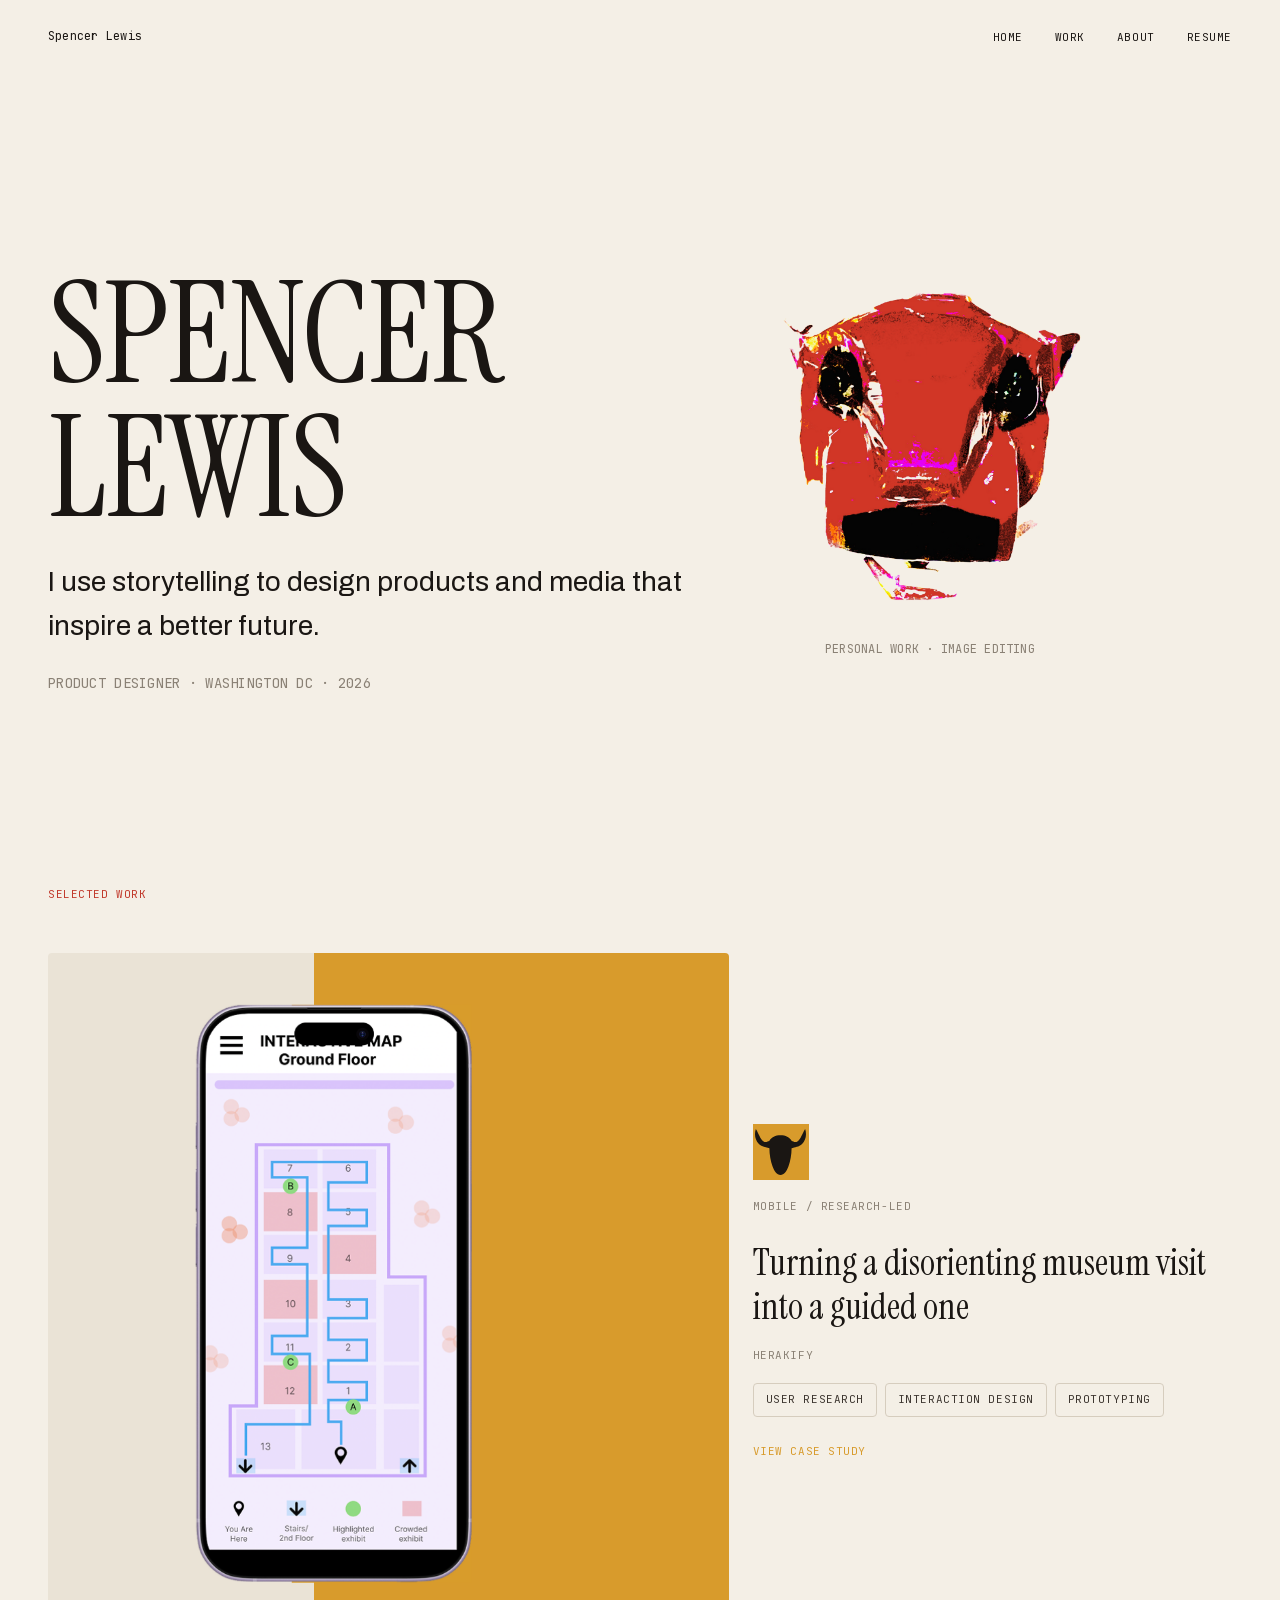
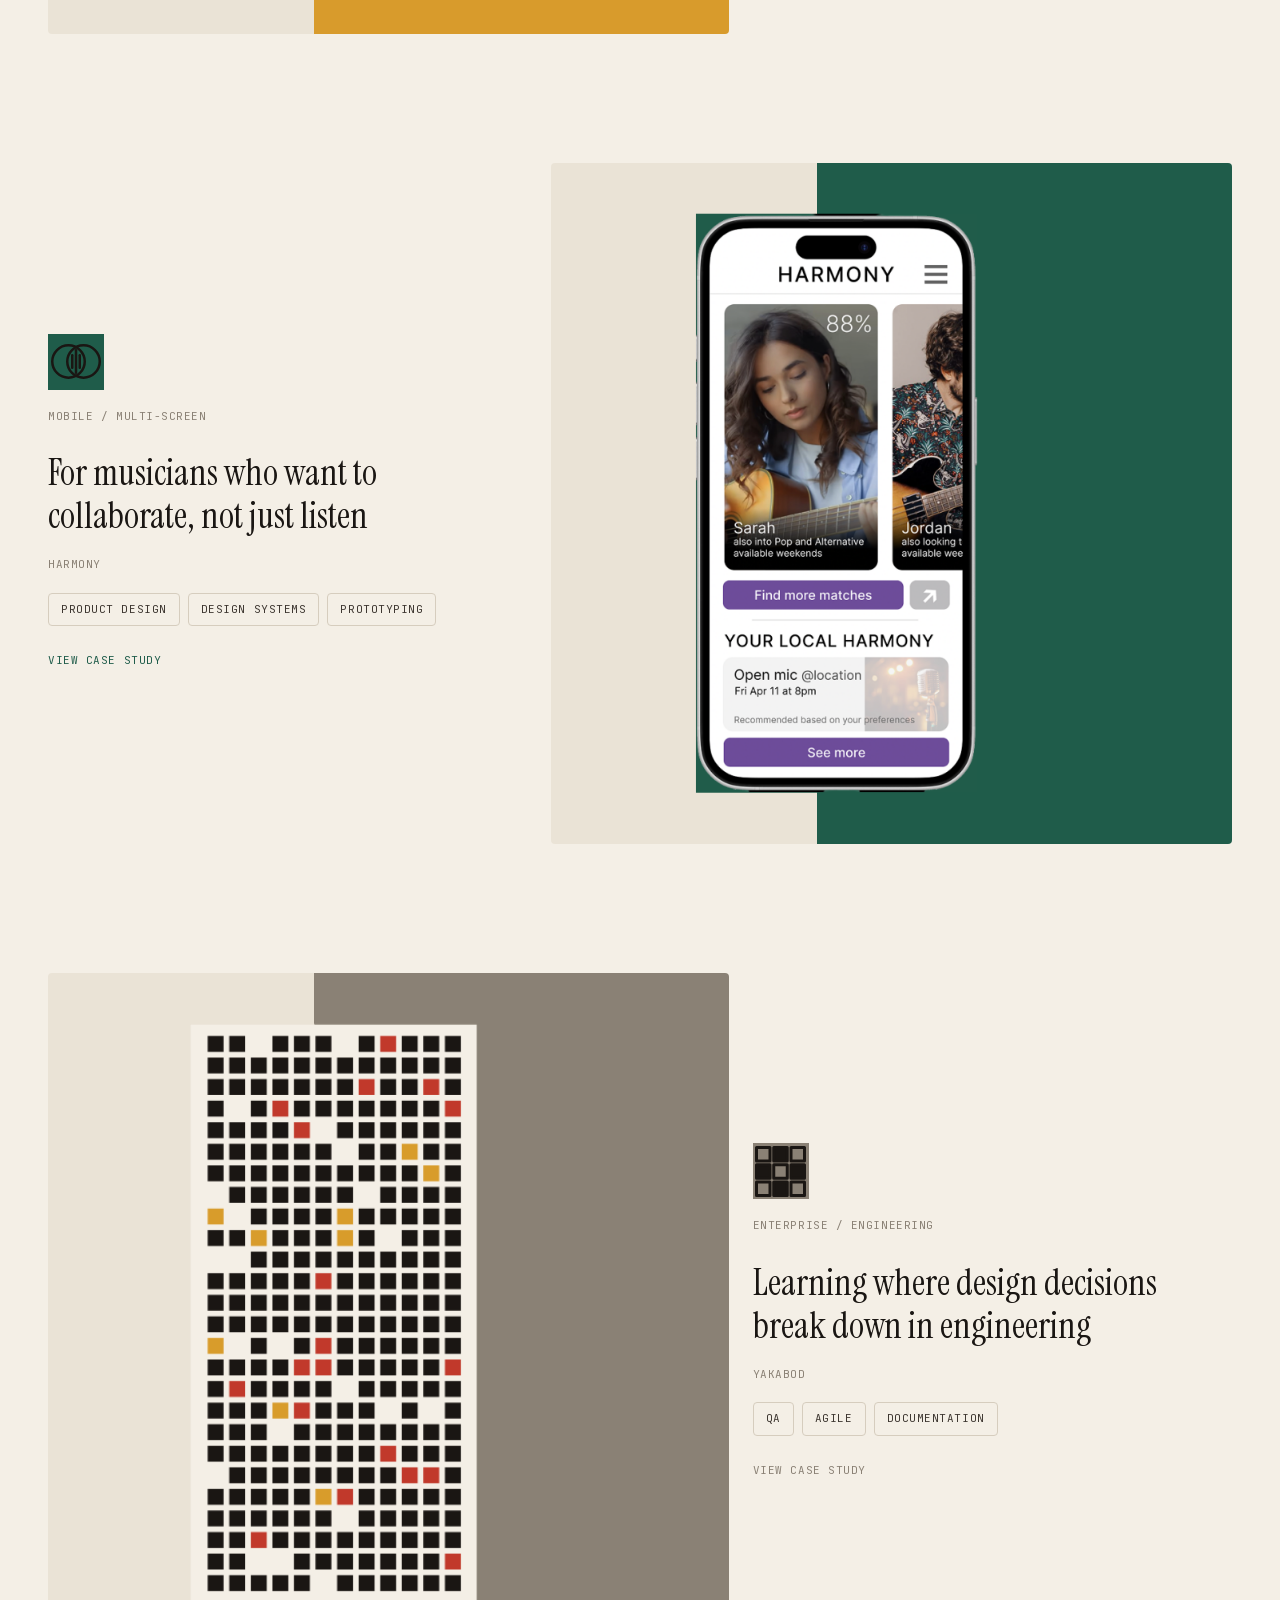
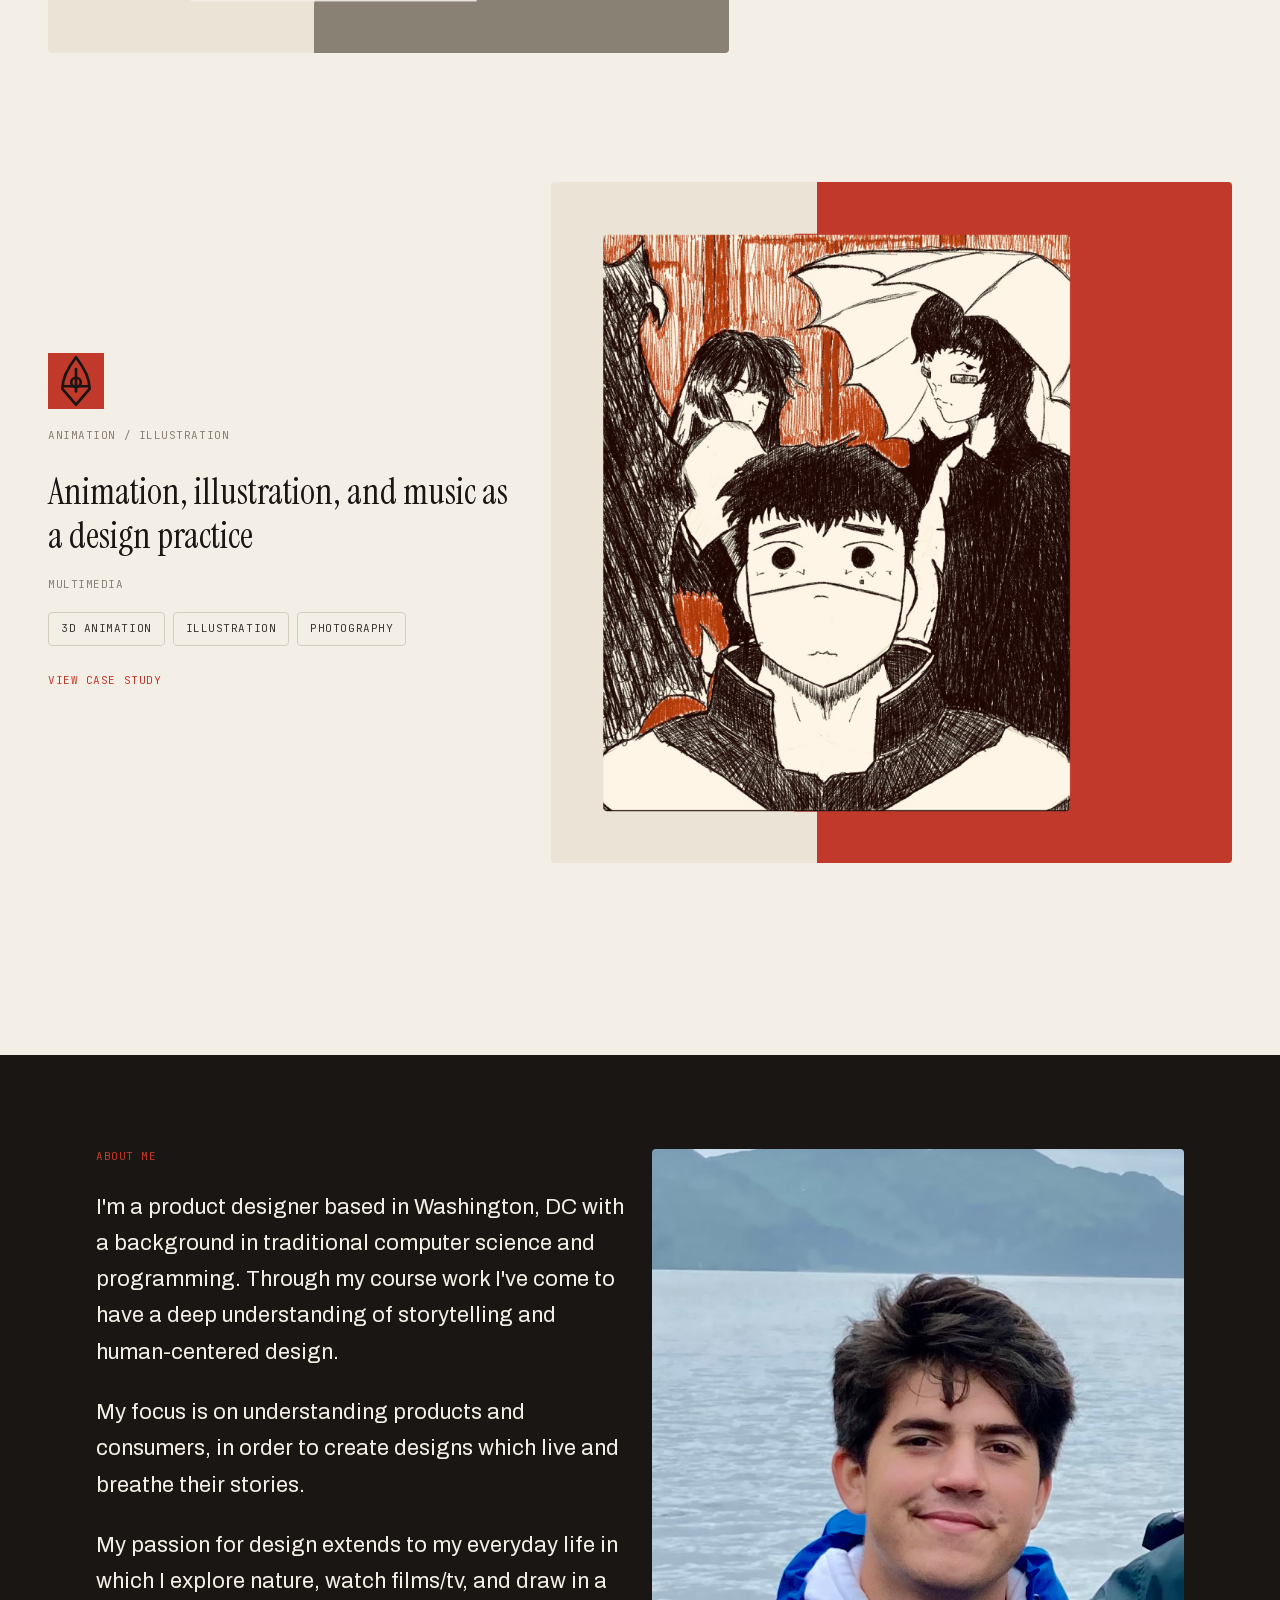
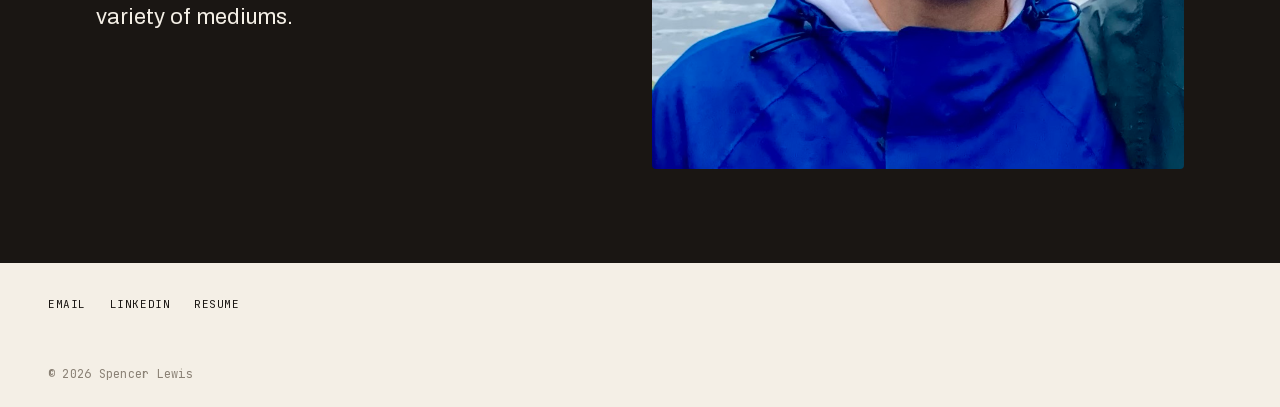
==== index.html @ e1cfd64c "Hero balance, larger type in hero/About, Multimedia portrait swap 1. Hero text/jaguar spacing:    - " ====
<!doctype html>
<html lang="en">
<head>
  <meta charset="UTF-8">
  <meta name="viewport" content="width=device-width, initial-scale=1.0">
  <title>Spencer Lewis — Product Designer</title>
  <link rel="preload" href="assets/fonts/instrument-serif-latin-400-normal.woff2" as="font" type="font/woff2" crossorigin>
  <link rel="preload" href="assets/fonts/archivo-latin-400-normal.woff2" as="font" type="font/woff2" crossorigin>
  <link rel="preload" href="assets/fonts/jetbrains-mono-latin-400-normal.woff2" as="font" type="font/woff2" crossorigin>
  <link rel="stylesheet" href="styles.css">
</head>
<body>
  <nav class="nav" aria-label="Primary">
    <div class="nav__inner">
      <a class="nav__logo meta" href="/">Spencer Lewis</a>
      <button class="nav__toggle" type="button" aria-expanded="false" aria-controls="nav-menu" aria-label="Open menu">
        <span class="nav__toggle-bar"></span>
        <span class="nav__toggle-bar"></span>
        <span class="nav__toggle-bar"></span>
      </button>
      <ul class="nav__links" id="nav-menu">
        <li><a class="label" href="/">Home</a></li>
        <li><a class="label" href="/#work">Work</a></li>
        <li><a class="label" href="/#about">About</a></li>
        <li><a class="label" href="resume.pdf" target="_blank" rel="noopener">Resume</a></li>
      </ul>
    </div>
  </nav>
  <main>
    <section class="hero grid">
      <div class="hero__intro">
        <h1 class="hero__name display-xl">Spencer Lewis</h1>
        <p class="hero__tagline body-l reading-column">I use storytelling to design products and media that inspire a better future.</p>
        <p class="hero__meta meta">Product Designer · Washington DC · 2026</p>
      </div>
      <div class="hero__image">
        <div class="hero__image-inner">
          <img src="assets/jaguar-vermillion-clean.png" alt="Illustrated jaguar head in vermillion" width="1200" height="1200">
          <p class="hero__caption meta">Personal Work · Image Editing</p>
        </div>
      </div>
    </section>

    <section id="work" class="work">
      <div class="grid">
        <h2 class="work__label label">Selected Work</h2>
      </div>

      <article class="project-band grid" style="--accent: var(--ochre)">
        <a class="project-band__link" href="/herakify" aria-label="View Herakify case study: Turning a disorienting museum visit into a guided one">
          <div class="project-band__field two-tone-field">
            <img src="assets/herakify-map.png" alt="Herakify wayfinding map interface on a phone screen" width="808" height="1690" loading="lazy">
          </div>
          <div class="project-band__content">
            <div class="project-mark">
              <img src="assets/mark-herakify.svg" alt="" width="41" height="37">
            </div>
            <p class="project-band__category label">Mobile / Research-Led</p>
            <h3 class="project-band__headline h2">Turning a disorienting museum visit into a guided one</h3>
            <p class="project-band__name label">Herakify</p>
            <ul class="project-band__chips">
              <li class="chip label">User Research</li>
              <li class="chip label">Interaction Design</li>
              <li class="chip label">Prototyping</li>
            </ul>
            <span class="project-band__cta label">View Case Study</span>
          </div>
        </a>
      </article>

      <article class="project-band project-band--reverse grid" style="--accent: var(--jade)">
        <a class="project-band__link" href="/harmony" aria-label="View Harmony case study: For musicians who want to collaborate, not just listen">
          <div class="project-band__field two-tone-field">
            <img src="assets/harmony-match.png" alt="Harmony musician matching interface on a phone screen" width="706" height="1448" loading="lazy">
          </div>
          <div class="project-band__content">
            <div class="project-mark">
              <img src="assets/mark-harmony.svg" alt="" width="40" height="28">
            </div>
            <p class="project-band__category label">Mobile / Multi-Screen</p>
            <h3 class="project-band__headline h2">For musicians who want to collaborate, not just listen</h3>
            <p class="project-band__name label">Harmony</p>
            <ul class="project-band__chips">
              <li class="chip label">Product Design</li>
              <li class="chip label">Design Systems</li>
              <li class="chip label">Prototyping</li>
            </ul>
            <span class="project-band__cta label">View Case Study</span>
          </div>
        </a>
      </article>

      <article class="project-band grid" style="--accent: var(--muted)">
        <a class="project-band__link" href="/yakabod" aria-label="View Yakabod case study: Learning where design decisions break down in engineering">
          <div class="project-band__field two-tone-field">
            <img src="assets/yak-hero.png" alt="Yakabod test coverage dashboard on a phone screen" width="598" height="1202" loading="lazy">
          </div>
          <div class="project-band__content">
            <div class="project-mark">
              <img src="assets/mark-yakabod.svg" alt="" width="34" height="34">
            </div>
            <p class="project-band__category label">Enterprise / Engineering</p>
            <h3 class="project-band__headline h2">Learning where design decisions break down in engineering</h3>
            <p class="project-band__name label">Yakabod</p>
            <ul class="project-band__chips">
              <li class="chip label">QA</li>
              <li class="chip label">Agile</li>
              <li class="chip label">Documentation</li>
            </ul>
            <span class="project-band__cta label">View Case Study</span>
          </div>
        </a>
      </article>

      <article class="project-band project-band--reverse grid" style="--accent: var(--vermillion)">
        <a class="project-band__link" href="/multimedia" aria-label="View Multimedia gallery: Animation, illustration, and music as a design practice">
          <div class="project-band__field two-tone-field">
            <img src="assets/multimedia-landingpage.png" alt="Ink illustration of three figures, one holding an umbrella" width="1939" height="2400" loading="lazy">
          </div>
          <div class="project-band__content">
            <div class="project-mark">
              <img src="assets/mark-multimedia.svg" alt="" width="22" height="38">
            </div>
            <p class="project-band__category label">Animation / Illustration</p>
            <h3 class="project-band__headline h2">Animation, illustration, and music as a design practice</h3>
            <p class="project-band__name label">Multimedia</p>
            <ul class="project-band__chips">
              <li class="chip label">3D Animation</li>
              <li class="chip label">Illustration</li>
              <li class="chip label">Photography</li>
            </ul>
            <span class="project-band__cta label">View Case Study</span>
          </div>
        </a>
      </article>
    </section>

    <section id="about" class="about">
      <div class="about__inner grid">
        <div class="about__image">
          <img src="assets/portrait.jpg" alt="Portrait of Spencer Lewis outdoors" width="856" height="998" loading="lazy">
        </div>
        <div class="about__content">
          <h2 class="about__label label">About Me</h2>
          <p class="about__paragraph body">I'm a product designer based in Washington, DC with a background in traditional computer science and programming. Through my course work I've come to have a deep understanding of storytelling and human-centered design.</p>
          <p class="about__paragraph body">My focus is on understanding products and consumers, in order to create designs which live and breathe their stories.</p>
          <p class="about__paragraph body">My passion for design extends to my everyday life in which I explore nature, watch films/tv, and draw in a variety of mediums.</p>
        </div>
      </div>
    </section>

    <footer class="footer">
      <div class="grid">
        <ul class="footer__links">
          <li><a class="label" href="mailto:spencerhlewis2003@gmail.com">Email</a></li>
          <li><a class="label" href="https://linkedin.com/in/spencerhlewis" target="_blank" rel="noopener">LinkedIn</a></li>
          <li><a class="label" href="resume.pdf" target="_blank" rel="noopener">Resume</a></li>
        </ul>
        <p class="footer__copyright meta">© 2026 Spencer Lewis</p>
      </div>
    </footer>
  </main>
  <script src="nav.js"></script>
</body>
</html>
---- styles.css ----
/* ---------------------------------------------------------------- */
/* Fonts (self-hosted)                                               */
/* ---------------------------------------------------------------- */

@font-face {
  font-family: "Instrument Serif";
  font-style: normal;
  font-weight: 400;
  font-display: swap;
  src: url("assets/fonts/instrument-serif-latin-400-normal.woff2") format("woff2");
}

@font-face {
  font-family: "Archivo";
  font-style: normal;
  font-weight: 400;
  font-display: swap;
  src: url("assets/fonts/archivo-latin-400-normal.woff2") format("woff2");
}

@font-face {
  font-family: "Archivo";
  font-style: normal;
  font-weight: 500;
  font-display: swap;
  src: url("assets/fonts/archivo-latin-500-normal.woff2") format("woff2");
}

@font-face {
  font-family: "JetBrains Mono";
  font-style: normal;
  font-weight: 400;
  font-display: swap;
  src: url("assets/fonts/jetbrains-mono-latin-400-normal.woff2") format("woff2");
}

/* ---------------------------------------------------------------- */
/* Design tokens                                                     */
/* ---------------------------------------------------------------- */

:root {
  /* colour */
  --bone:       #F4EFE6;  /* page background. NEVER substitute white */
  --bone-deep:  #EAE3D6;  /* image fields, secondary surfaces */
  --ink:        #1A1613;  /* body text, inverted section backgrounds */
  --ink-soft:   #3D3630;  /* secondary text */
  --muted:      #8A8175;  /* metadata, captions, Yakabod accent */
  --vermillion: #C1392B;  /* primary accent, Multimedia accent */
  --jade:       #1F5C4A;  /* Harmony accent */
  --ochre:      #D89B2C;  /* Herakify accent */
  --border:     #D6CDBE;  /* hairlines, dividers */

  /* spacing — 8px base */
  --space-2xs:  4px;
  --space-xs:   8px;
  --space-s:   16px;
  --space-m:   24px;
  --space-l:   48px;
  --space-xl:  96px;
  --space-xl2:129px;  /* measured project-band gap; the 96→192 step is too coarse here */
  --space-2xl:192px;

  /* radius */
  --radius-none: 0;
  --radius-sm:   4px;
}

/* ---------------------------------------------------------------- */
/* Reset                                                              */
/* ---------------------------------------------------------------- */

*,
*::before,
*::after {
  box-sizing: border-box;
}

body,
h1, h2, h3,
p,
ul,
figure {
  margin: 0;
}

ul {
  padding: 0;
  list-style: none;
}

a {
  color: inherit;
  text-decoration: none;
}

a:visited {
  color: inherit;
}

body {
  background: var(--bone);
  color: var(--ink);
  font-family: "Archivo", sans-serif;
  font-size: 16px;
  line-height: 1.65;
}

@media (min-width: 768px) {
  body {
    font-size: 17px;
  }
}

/* ---------------------------------------------------------------- */
/* Type scale                                                        */
/* ---------------------------------------------------------------- */

.display-xl {
  font-family: "Instrument Serif", serif;
  font-weight: 400;
  font-size: 56px;
  line-height: 0.95;
  letter-spacing: -0.01em;
}

.display-l {
  font-family: "Instrument Serif", serif;
  font-weight: 400;
  font-size: 40px;
  line-height: 1;
  letter-spacing: -0.01em;
}

.h1 {
  font-family: "Instrument Serif", serif;
  font-weight: 400;
  font-size: 32px;
  line-height: 1.1;
}

.h2 {
  font-family: "Instrument Serif", serif;
  font-weight: 400;
  font-size: 28px;
  line-height: 1.2;
}

.h3 {
  font-family: "Archivo", sans-serif;
  font-weight: 500;
  font-size: 19px;
  line-height: 1.3;
}

.body-l {
  font-family: "Archivo", sans-serif;
  font-weight: 400;
  font-size: 17px;
  line-height: 1.6;
}

.body {
  font-family: "Archivo", sans-serif;
  font-weight: 400;
  font-size: 16px;
  line-height: 1.65;
}

.body-s {
  font-family: "Archivo", sans-serif;
  font-weight: 400;
  font-size: 14px;
  line-height: 1.6;
}

.label {
  font-family: "JetBrains Mono", monospace;
  font-weight: 400;
  font-size: 11px;
  line-height: 1.4;
  letter-spacing: 0.05em;
  text-transform: uppercase;
}

.meta {
  font-family: "JetBrains Mono", monospace;
  font-weight: 400;
  font-size: 12px;
  line-height: 1.5;
  letter-spacing: 0.02em;
}

@media (min-width: 768px) {
  .display-xl { font-size: clamp(128px, 11vw, 156px); } /* exceeds build-spec's 120px intentionally — see CLAUDE.md */
  .display-l  { font-size: 80px; }
  .h1         { font-size: 56px; }
  .h2         { font-size: 36px; }
  .h3         { font-size: 22px; }
  .body-l     { font-size: 20px; }
  .body       { font-size: 17px; }
  .body-s     { font-size: 15px; }
}

/* Body copy max width — the "reading column" */
.reading-column {
  max-width: 640px;
}

/* ---------------------------------------------------------------- */
/* Grid                                                               */
/* ---------------------------------------------------------------- */

.grid {
  display: grid;
  width: 100%;
  margin-inline: auto;
  grid-template-columns: repeat(4, 1fr);
  gap: 16px;
  padding-inline: 24px;
}

@media (min-width: 768px) {
  .grid {
    grid-template-columns: repeat(8, 1fr);
    gap: 20px;
    padding-inline: 48px;
  }
}

@media (min-width: 1200px) {
  .grid {
    grid-template-columns: repeat(12, 1fr);
    gap: 24px;
    padding-inline: clamp(24px, 4vw, 48px);
    max-width: 1680px; /* intentionally wider than build-spec's 1240px column — see CLAUDE.md */
  }
}

/* ---------------------------------------------------------------- */
/* Nav                                                                */
/* ---------------------------------------------------------------- */

.nav {
  position: sticky;
  top: 0;
  z-index: 10;
  width: 100%;
  background: var(--bone);
  height: 72px;
}

.nav__inner {
  width: 100%;
  max-width: 1680px;
  height: 100%;
  margin-inline: auto;
  display: flex;
  justify-content: space-between;
  align-items: center;
  padding: 0 24px;
}

@media (min-width: 768px) {
  .nav__inner {
    padding: 0 48px;
  }
}

@media (min-width: 1200px) {
  .nav__inner {
    padding: 0 clamp(24px, 4vw, 48px);
  }
}

.nav__logo {
  white-space: nowrap;
}

.nav__links {
  display: flex;
  gap: 32px;
}

.nav a {
  position: relative;
}

.nav a::after {
  content: "";
  position: absolute;
  left: 0;
  bottom: -2px;
  width: 100%;
  height: 1px;
  background: currentColor;
  transform: scaleX(0);
  transform-origin: left;
  transition: transform 200ms ease-out;
}

.nav a:hover {
  color: var(--vermillion);
}

.nav a:hover::after {
  transform: scaleX(1);
}

.nav__toggle {
  display: none;
  width: 44px;
  height: 44px;
  align-items: center;
  justify-content: center;
  flex-direction: column;
  gap: 5px;
  background: none;
  border: none;
  padding: 0;
  margin: 0;
  cursor: pointer;
  flex-shrink: 0;
}

.nav__toggle-bar {
  display: block;
  width: 20px;
  height: 1.5px;
  background: var(--ink);
  transition: transform 200ms ease-out, opacity 200ms ease-out;
}

.nav__toggle.is-active .nav__toggle-bar:nth-child(1) {
  transform: translateY(6.5px) rotate(45deg);
}

.nav__toggle.is-active .nav__toggle-bar:nth-child(2) {
  opacity: 0;
}

.nav__toggle.is-active .nav__toggle-bar:nth-child(3) {
  transform: translateY(-6.5px) rotate(-45deg);
}

@media (max-width: 767.98px) {
  .nav__toggle {
    display: inline-flex;
  }

  .nav__links {
    position: absolute;
    top: 100%;
    left: 0;
    right: 0;
    flex-direction: column;
    gap: 0;
    background: var(--bone);
    border-top: 1px solid var(--border);
    max-height: 0;
    overflow: hidden;
    transition: max-height 250ms ease-out;
  }

  .nav__links.is-open {
    max-height: 320px;
  }

  .nav__links li {
    border-bottom: 1px solid var(--border);
  }

  .nav__links a {
    display: flex;
    align-items: center;
    min-height: 44px;
    padding: 0 24px;
  }

  .nav a::after {
    display: none;
  }
}

@media (prefers-reduced-motion: reduce) {
  .nav__links,
  .nav__toggle-bar {
    transition: none;
  }
}

/* ---------------------------------------------------------------- */
/* Hero                                                               */
/* ---------------------------------------------------------------- */

.hero {
  padding-block: var(--space-l) var(--space-2xl);
  row-gap: 28px; /* tightened for the stacked layout so text and jaguar read as one block */
}

.hero__intro {
  grid-column: 1 / -1;
}

.hero__name {
  color: var(--ink);
  text-transform: uppercase;
  max-width: 9ch;
}

.hero__tagline {
  margin-top: var(--space-m);
  font-size: 22px; /* larger than .body-l's 17px — see CLAUDE.md intentional divergences */
}

@media (min-width: 768px) {
  .hero__tagline {
    font-size: 28px;
  }
}

.hero__meta {
  margin-top: var(--space-m);
  color: var(--muted);
  text-transform: uppercase;
  font-size: 14px; /* larger than .meta's 12px, at the mono ≤14px ceiling — see CLAUDE.md */
}

.hero__image {
  grid-column: 1 / -1;
}

.hero__image img {
  display: block;
  width: 100%;
  height: auto;
}

.hero__caption {
  margin-top: var(--space-s);
  color: var(--muted);
  text-transform: uppercase;
}

@media (min-width: 1200px) {
  .hero {
    align-items: start;
    padding-block: 196px 193px; /* measured: nav→name gap, hero→"Selected Work" gap */
    /* capped tracks instead of 12-col fractions: at 1680px, 6/12-column spans leave a
       growing dead gap between text and jaguar since neither fills its fractional
       share. Capping intro/image and letting a trailing 1fr track absorb the extra
       width keeps the pair grouped together regardless of container width. */
    grid-template-columns: minmax(0, 680px) minmax(0, 420px) 1fr;
  }

  .hero__intro {
    grid-column: 1 / 2;
  }

  .hero__image {
    grid-column: 2 / 3;
    display: flex;
    justify-content: flex-start;
  }

  .hero__image-inner {
    display: flex;
    flex-direction: column;
    align-items: center;
    width: fit-content;
  }

  .hero__image img {
    width: auto;
    max-width: 100%;
    max-height: var(--hero-image-cap, 356px);
  }
}

/* ---------------------------------------------------------------- */
/* Selected Work                                                     */
/* ---------------------------------------------------------------- */

.work {
  padding-bottom: var(--space-2xl);
  scroll-margin-top: calc(72px + var(--space-m));
}

.work__label {
  grid-column: 1 / -1;
  color: var(--vermillion);
  margin-bottom: 51px; /* measured: label → first band */
}

/* ---------------------------------------------------------------- */
/* Two-tone image field                                              */
/* ---------------------------------------------------------------- */

.two-tone-field {
  position: relative;
  aspect-ratio: 1 / 1;
  border-radius: var(--radius-sm);
  overflow: hidden;
  background: linear-gradient(
    to right,
    var(--bone-deep) 0%,
    var(--bone-deep) 39%,
    var(--accent) 39%,
    var(--accent) 100%
  );
}

.two-tone-field img {
  position: absolute;
  top: 50%;
  left: 42%;
  height: 85%;
  width: auto;
  max-width: 90%;
  object-fit: contain;
  transform: translate(-50%, -50%);
  transition: transform 300ms ease-out;
}

/* ---------------------------------------------------------------- */
/* Project mark                                                      */
/* ---------------------------------------------------------------- */

.project-mark {
  width: 56px;
  height: 56px;
  background: var(--accent);
  display: flex;
  align-items: center;
  justify-content: center;
  flex-shrink: 0;
}

.project-mark img {
  width: auto;
  height: auto;
  max-width: 50.4px; /* 90% of the 56px square, sized by the glyph's larger dimension */
  max-height: 50.4px;
}

/* ---------------------------------------------------------------- */
/* Skill chip                                                        */
/* ---------------------------------------------------------------- */

.chip {
  display: inline-block;
  border: 1px solid var(--border);
  border-radius: var(--radius-sm);
  padding: 8px 12px;
  color: var(--ink-soft);
}

/* ---------------------------------------------------------------- */
/* Project band                                                      */
/* ---------------------------------------------------------------- */

.project-band {
  row-gap: var(--space-m);
}

.project-band + .project-band {
  margin-top: var(--space-xl2); /* measured: gap between bands */
}

.project-band__link {
  display: contents;
  color: inherit;
}

.project-band__field {
  grid-column: 1 / -1;
}

.project-band__content {
  grid-column: 1 / -1;
}

.project-band__category {
  color: var(--muted);
  margin-top: 19px; /* measured: mark → category */
}

.project-band__headline {
  margin-top: 27px; /* measured: category → headline */
}

.project-band__name {
  color: var(--muted);
  margin-top: 20px; /* measured: headline → project name */
}

.project-band__chips {
  display: flex;
  flex-wrap: wrap;
  gap: var(--space-xs);
  margin-top: 20px; /* measured: project name → chips */
}

.project-band__cta {
  position: relative;
  display: inline-block;
  color: var(--accent);
  margin-top: 27px; /* measured: chips → link */
}

.project-band__cta::after {
  content: "";
  position: absolute;
  left: 0;
  bottom: -2px;
  width: 100%;
  height: 1px;
  background: currentColor;
  transform: scaleX(0);
  transform-origin: left;
  transition: transform 300ms ease-out;
}

.project-band__link:hover .project-band__cta::after {
  transform: scaleX(1);
}

.project-band__link:hover .two-tone-field img {
  transform: translate(-50%, -50%) scale(1.03);
}

@media (min-width: 768px) {
  .project-band__field,
  .project-band__content {
    grid-row: 1;
  }

  .project-band__field {
    grid-column: 1 / 6;
  }

  .project-band__content {
    grid-column: 6 / 9;
    align-self: center;
  }

  .project-band--reverse .project-band__field {
    grid-column: 4 / 9;
  }

  .project-band--reverse .project-band__content {
    grid-column: 1 / 4;
  }
}

@media (min-width: 1200px) {
  .project-band__field {
    grid-column: 1 / 8;
  }

  .project-band__content {
    grid-column: 8 / 13;
  }

  .project-band--reverse .project-band__field {
    grid-column: 6 / 13;
  }

  .project-band--reverse .project-band__content {
    grid-column: 1 / 6;
  }
}

@media (prefers-reduced-motion: reduce) {
  .two-tone-field img,
  .project-band__cta::after {
    transition: none;
  }
}

/* ---------------------------------------------------------------- */
/* About strip                                                       */
/* ---------------------------------------------------------------- */

.about {
  background: var(--ink);
  color: var(--bone);
  padding-block: 94px; /* measured: About strip internal top/bottom padding */
  padding-inline: var(--space-l);
}

.about__inner {
  display: grid;
  grid-template-columns: repeat(4, 1fr);
  gap: 16px;
  width: 100%;
  max-width: 1240px;
  margin-inline: auto;
}

.about__image {
  grid-column: 1 / -1;
}

.about__image img {
  display: block;
  width: 100%;
  height: auto;
  border-radius: var(--radius-sm);
}

.about__content {
  grid-column: 1 / -1;
  margin-top: var(--space-m);
}

.about__label {
  color: var(--vermillion);
}

.about__paragraph {
  margin-top: var(--space-m);
  max-width: 740px; /* wider than the 640px reading-column cap — see CLAUDE.md */
  font-size: 19px; /* larger than .body's 16px — see CLAUDE.md intentional divergences */
}

@media (min-width: 768px) {
  .about__inner {
    grid-template-columns: repeat(8, 1fr);
    gap: 20px;
  }
}

@media (min-width: 1200px) {
  .about__inner {
    grid-template-columns: repeat(12, 1fr);
    gap: 24px;
    align-items: start;
  }

  .about__image,
  .about__content {
    grid-row: 1;
  }

  .about__image {
    grid-column: 7 / 13;
  }

  .about__content {
    grid-column: 1 / 7;
    margin-top: 0;
  }

  .about__paragraph {
    font-size: 22px;
  }
}

/* ---------------------------------------------------------------- */
/* Footer                                                            */
/* ---------------------------------------------------------------- */

.footer {
  padding-block: 26px var(--space-m); /* measured: About strip → footer */
}

.footer__links {
  grid-column: 1 / -1;
  display: flex;
  flex-direction: column;
  gap: var(--space-xs);
}

.footer__copyright {
  grid-column: 1 / -1;
  margin-top: var(--space-m);
  color: var(--muted);
}

@media (min-width: 768px) {
  .footer__links {
    flex-direction: row;
    gap: var(--space-m);
  }
}
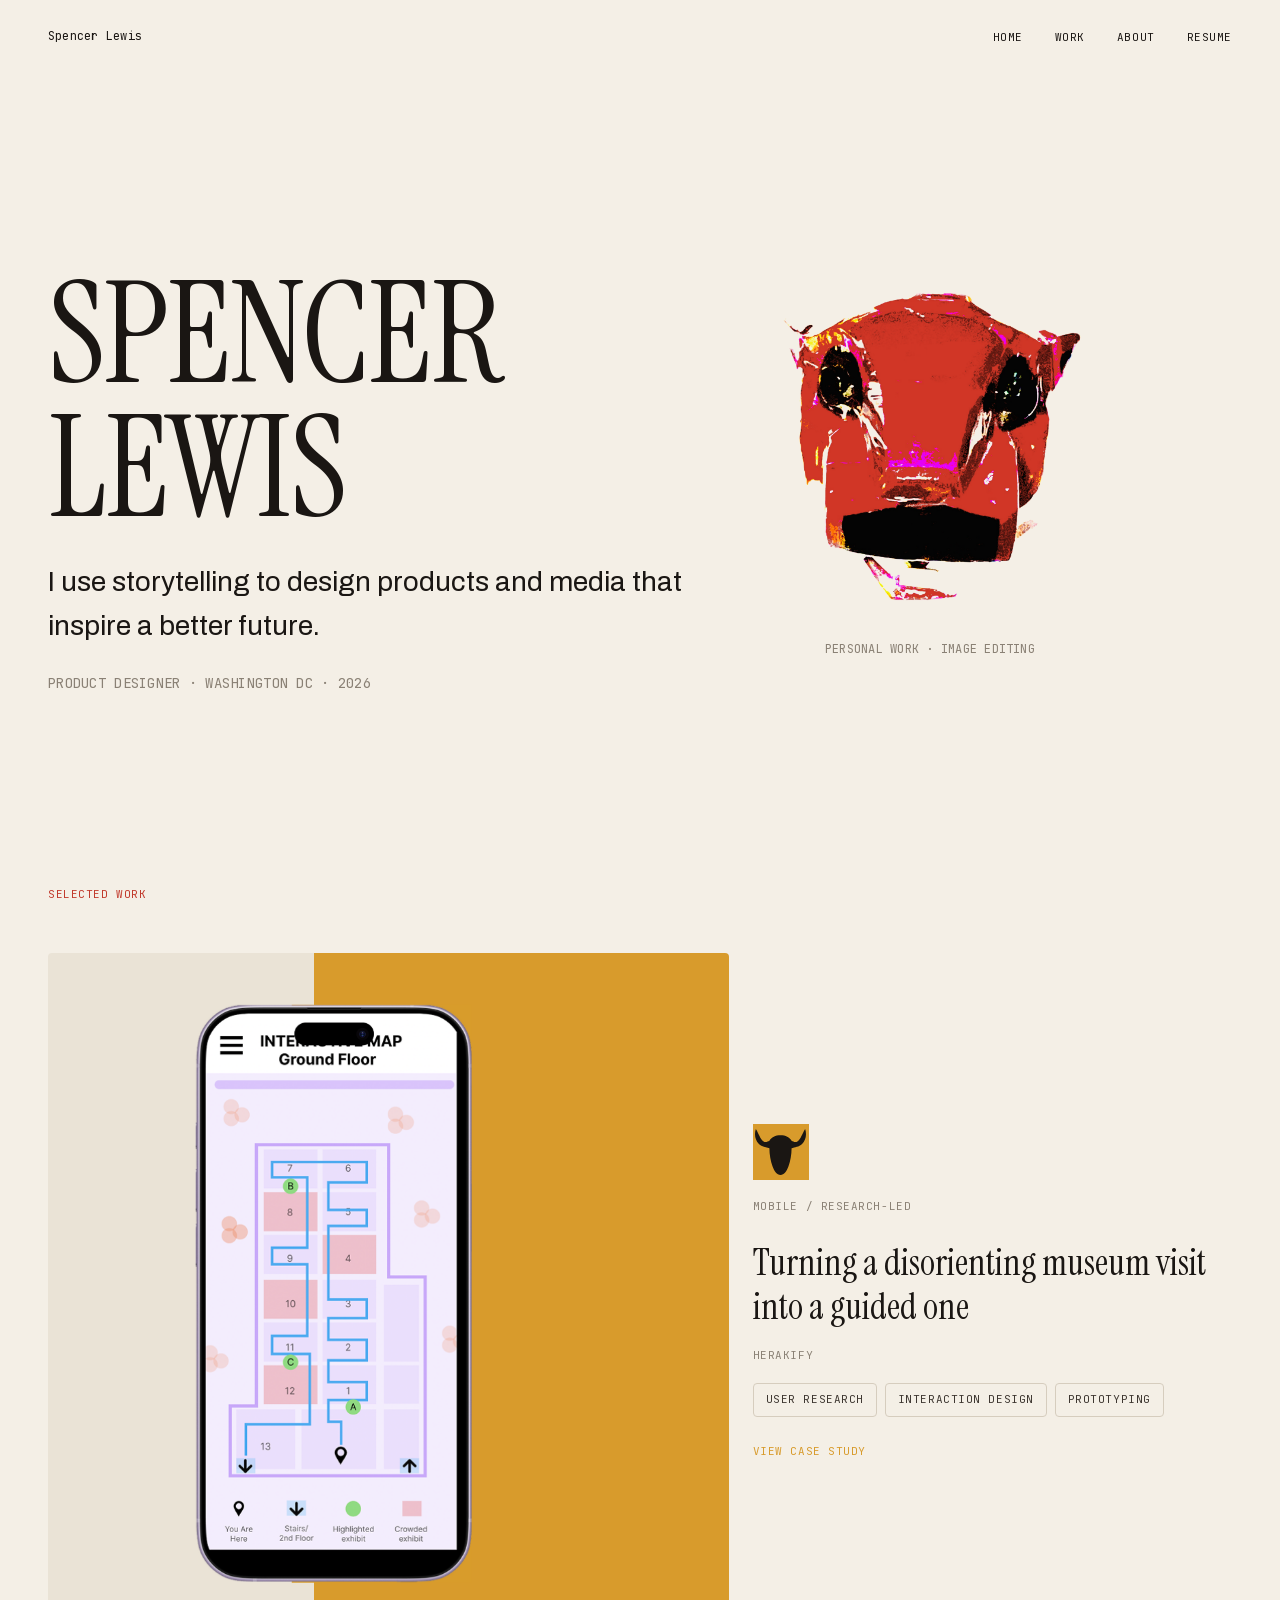
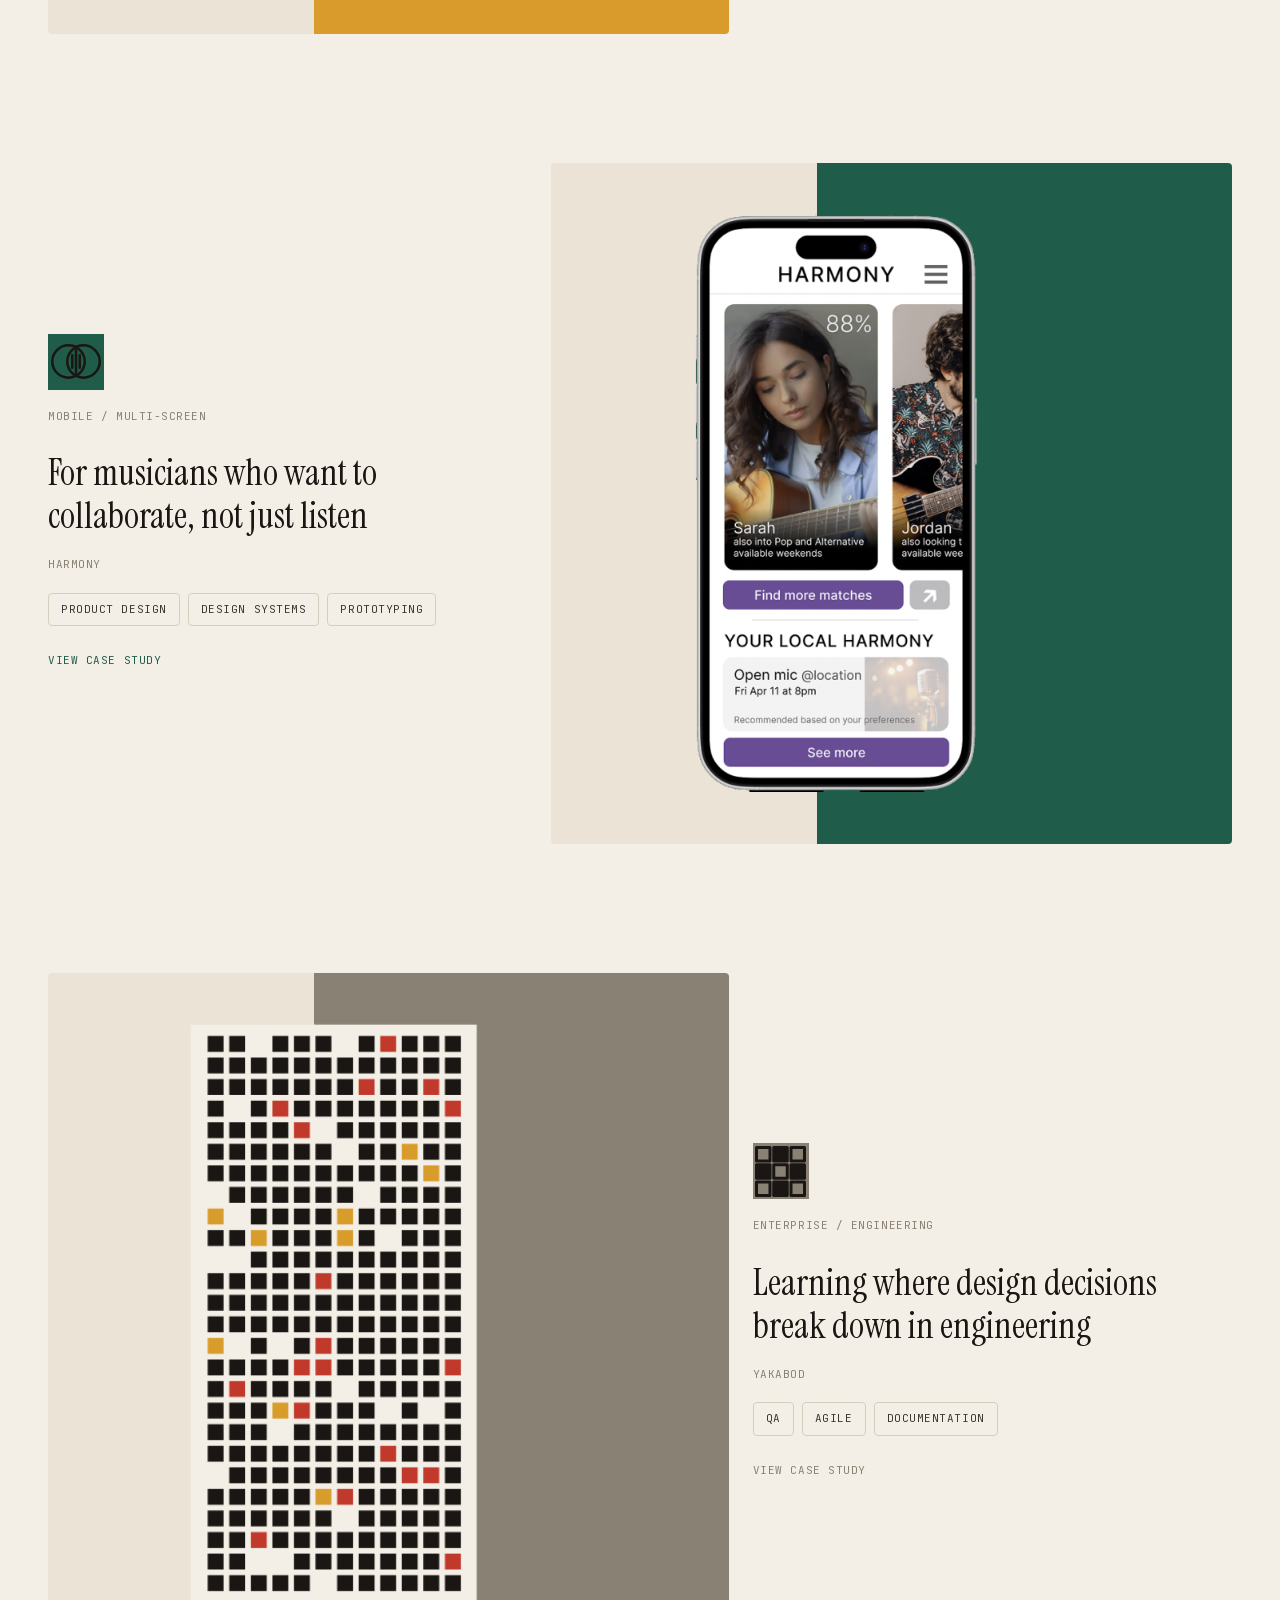
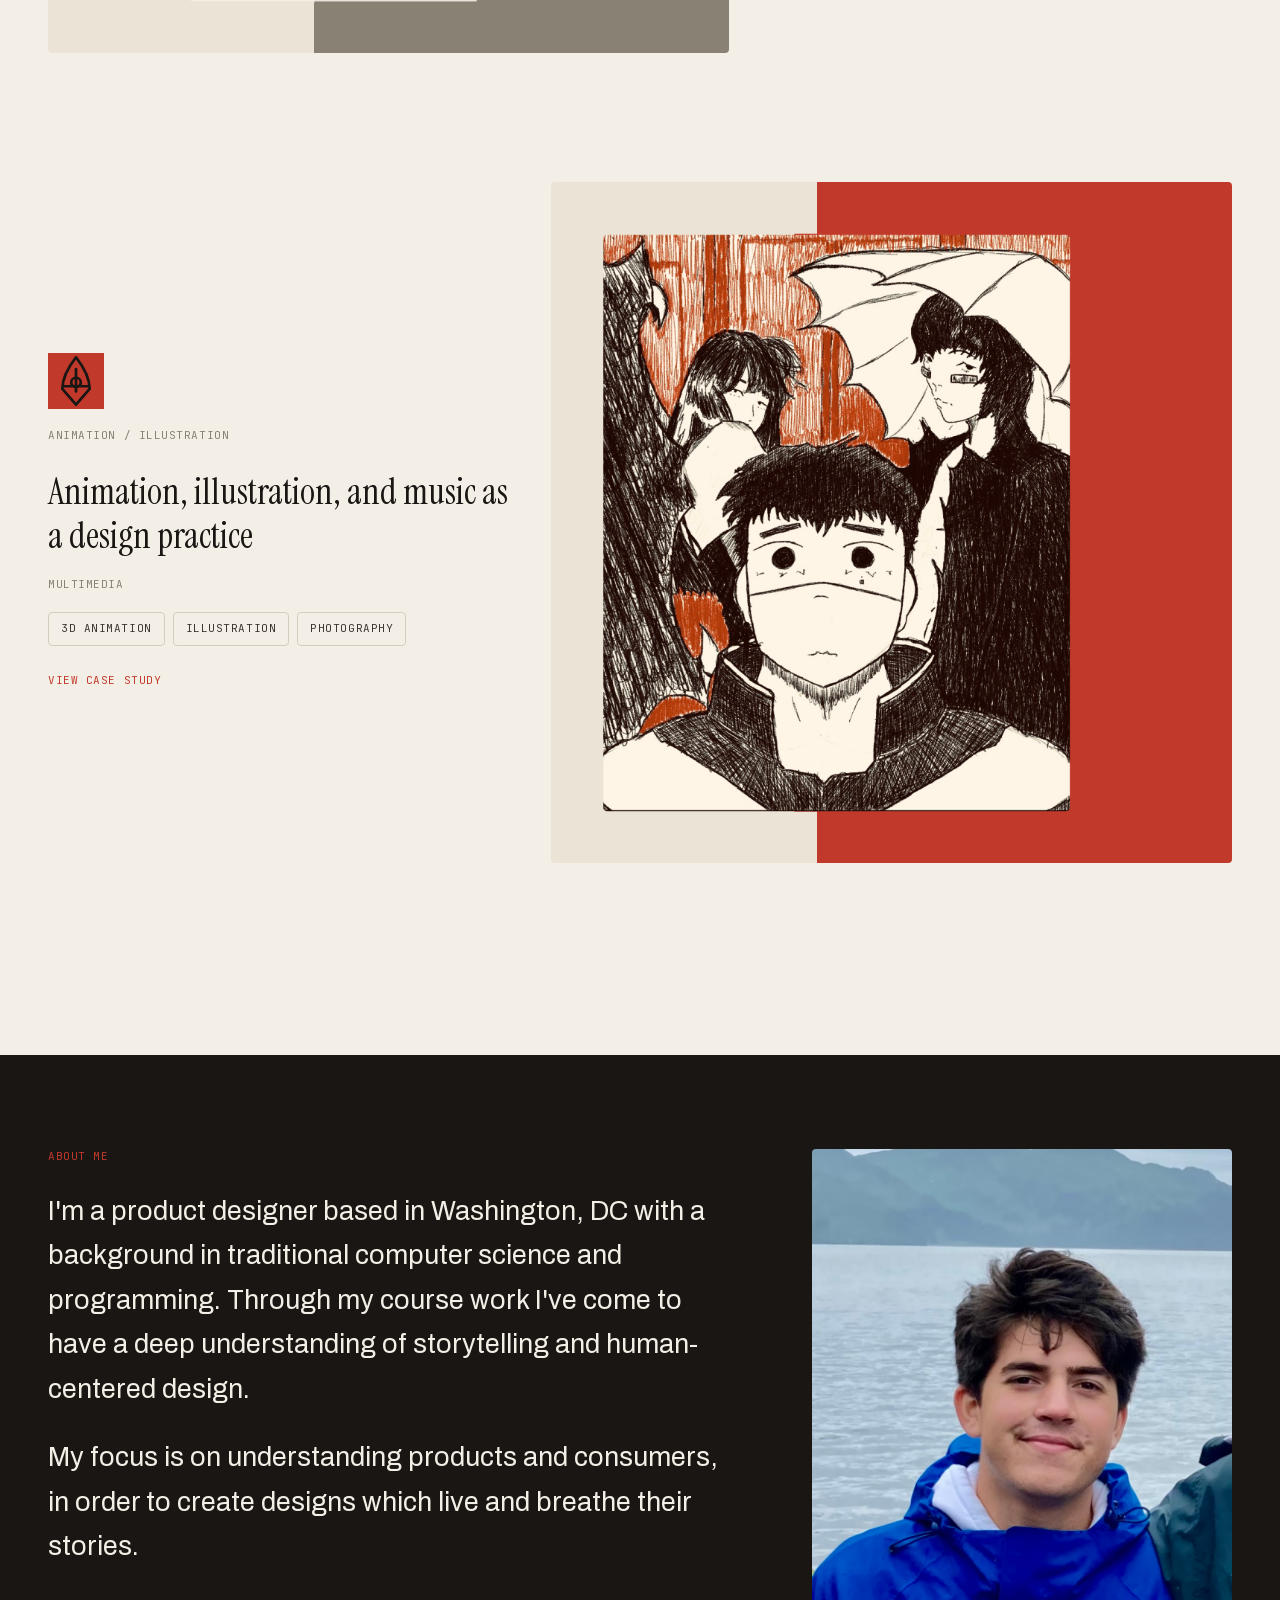
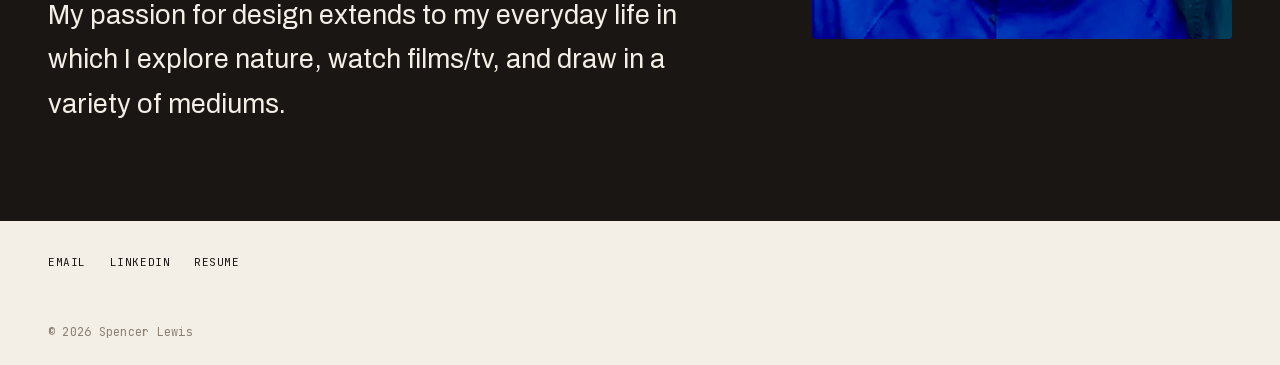
==== commit dced3a50: "About rework, Harmony asset fix, and the Herakify case study page PART A — About section Body copy p" ====
--- a/index.html
+++ b/index.html
@@ -136,7 +136,7 @@
     </section>
 
     <section id="about" class="about">
-      <div class="about__inner grid">
+      <div class="about__inner">
         <div class="about__image">
           <img src="assets/portrait.jpg" alt="Portrait of Spencer Lewis outdoors" width="856" height="998" loading="lazy">
         </div>
--- a/styles.css
+++ b/styles.css
@@ -685,7 +685,7 @@
   background: var(--ink);
   color: var(--bone);
   padding-block: 94px; /* measured: About strip internal top/bottom padding */
-  padding-inline: var(--space-l);
+  padding-inline: 24px;
 }
 
 .about__inner {
@@ -693,7 +693,7 @@
   grid-template-columns: repeat(4, 1fr);
   gap: 16px;
   width: 100%;
-  max-width: 1240px;
+  max-width: 1680px; /* widened to match the site container — see CLAUDE.md */
   margin-inline: auto;
 }
 
@@ -719,11 +719,15 @@
 
 .about__paragraph {
   margin-top: var(--space-m);
-  max-width: 740px; /* wider than the 640px reading-column cap — see CLAUDE.md */
-  font-size: 19px; /* larger than .body's 16px — see CLAUDE.md intentional divergences */
+  max-width: 800px; /* within the 760-820px target — see CLAUDE.md */
+  font-size: 21px; /* larger than .body's 16px — see CLAUDE.md intentional divergences */
 }
 
 @media (min-width: 768px) {
+  .about {
+    padding-inline: 48px;
+  }
+
   .about__inner {
     grid-template-columns: repeat(8, 1fr);
     gap: 20px;
@@ -731,9 +735,16 @@
 }
 
 @media (min-width: 1200px) {
+  .about {
+    padding-inline: clamp(24px, 4vw, 48px);
+  }
+
   .about__inner {
-    grid-template-columns: repeat(12, 1fr);
-    gap: 24px;
+    /* text hugs the left edge and widens into whatever's left; portrait is a
+       fixed-ish column hugging the right edge; 80px gap keeps them from
+       reading as a single merged block at this width */
+    grid-template-columns: minmax(0, 1fr) minmax(280px, 420px);
+    column-gap: 80px;
     align-items: start;
   }
 
@@ -743,16 +754,17 @@
   }
 
   .about__image {
-    grid-column: 7 / 13;
+    grid-column: 2 / 3;
   }
 
   .about__content {
-    grid-column: 1 / 7;
+    grid-column: 1 / 2;
     margin-top: 0;
+    max-width: 820px; /* cap so wider + bigger type doesn't overshoot comfortable line length */
   }
 
   .about__paragraph {
-    font-size: 22px;
+    font-size: 27px;
   }
 }
 
@@ -783,3 +795,398 @@
     gap: var(--space-m);
   }
 }
+
+/* ================================================================== */
+/* Case study template — reusable for Herakify / Harmony / Yakabod.    */
+/* Set --accent on <main class="case-study"> to reskin. No             */
+/* project-specific selectors below; content differs only via markup.  */
+/* ================================================================== */
+
+/* ---------------------------------------------------------------- */
+/* Scroll reveal (build-spec §4)                                     */
+/* ---------------------------------------------------------------- */
+
+.reveal {
+  opacity: 0;
+  transform: translateY(16px);
+  transition: opacity 600ms ease-out, transform 600ms ease-out;
+}
+
+.reveal.is-visible {
+  opacity: 1;
+  transform: none;
+}
+
+@media (prefers-reduced-motion: reduce) {
+  .reveal {
+    opacity: 1;
+    transform: none;
+    transition: none;
+  }
+}
+
+/* ---------------------------------------------------------------- */
+/* Case intro                                                        */
+/* ---------------------------------------------------------------- */
+
+.case-intro {
+  padding-block: 196px var(--space-xl); /* 196px matches the homepage's measured nav→content gap */
+  row-gap: var(--space-l);
+}
+
+.case-intro__content {
+  grid-column: 1 / -1;
+}
+
+.case-intro__back {
+  display: inline-block;
+  color: var(--muted);
+}
+
+.case-intro__category {
+  color: var(--muted);
+  margin-top: var(--space-l);
+}
+
+.case-intro__title {
+  margin-top: var(--space-s);
+  color: var(--ink);
+}
+
+.case-intro__description {
+  margin-top: var(--space-m);
+}
+
+.case-intro__field {
+  grid-column: 1 / -1;
+  margin-top: var(--space-l);
+}
+
+.two-tone-field--intro {
+  aspect-ratio: 1 / 1;
+}
+
+@media (min-width: 1200px) {
+  .case-intro {
+    align-items: start;
+  }
+
+  .case-intro__content,
+  .case-intro__field {
+    grid-row: 1;
+  }
+
+  .case-intro__content {
+    grid-column: 1 / 8;
+  }
+
+  .case-intro__field {
+    grid-column: 8 / 13;
+    margin-top: 0;
+  }
+
+  .two-tone-field--intro {
+    aspect-ratio: 4 / 5;
+  }
+}
+
+/* ---------------------------------------------------------------- */
+/* Details strip                                                     */
+/* ---------------------------------------------------------------- */
+
+.details-strip {
+  grid-template-columns: 1fr;
+  gap: 0;
+  border-top: 1px solid var(--border);
+  border-left: 1px solid var(--border);
+  margin-top: var(--space-l);
+}
+
+.details-strip__cell {
+  border-right: 1px solid var(--border);
+  border-bottom: 1px solid var(--border);
+  padding: var(--space-m);
+}
+
+.details-strip__label {
+  color: var(--muted);
+}
+
+.details-strip__value {
+  color: var(--ink);
+  margin-top: var(--space-2xs);
+}
+
+@media (min-width: 480px) {
+  .details-strip {
+    grid-template-columns: repeat(2, 1fr);
+  }
+}
+
+@media (min-width: 1200px) {
+  .details-strip {
+    grid-template-columns: repeat(4, 1fr);
+  }
+}
+
+/* ---------------------------------------------------------------- */
+/* Section marker                                                    */
+/* ---------------------------------------------------------------- */
+
+.section-marker {
+  color: var(--ink);
+}
+
+.section-marker__num {
+  color: var(--accent);
+}
+
+/* ---------------------------------------------------------------- */
+/* Content section (Challenge / Solution)                            */
+/* ---------------------------------------------------------------- */
+
+.content-section {
+  padding-top: var(--space-xl);
+  row-gap: var(--space-m);
+}
+
+.content-section__text {
+  grid-column: 1 / -1;
+}
+
+.content-section__heading {
+  margin-top: var(--space-xs);
+  color: var(--ink);
+}
+
+.content-section__body {
+  margin-top: var(--space-m);
+}
+
+.content-section__field {
+  grid-column: 1 / -1;
+  margin-top: var(--space-l);
+}
+
+.chip-list {
+  display: flex;
+  flex-wrap: wrap;
+  gap: var(--space-xs);
+  margin-top: var(--space-m);
+}
+
+@media (min-width: 1200px) {
+  .content-section {
+    align-items: start;
+  }
+
+  .content-section__text {
+    grid-column: 1 / 8;
+  }
+
+  .content-section__field {
+    grid-column: 8 / 13;
+    margin-top: 0;
+  }
+}
+
+/* ---------------------------------------------------------------- */
+/* Solution feature bands — full-bleed accent, edge to edge           */
+/* ---------------------------------------------------------------- */
+
+.feature-bands {
+  background: var(--accent);
+  margin-top: var(--space-xl);
+}
+
+.feature-band {
+  display: grid;
+  grid-template-columns: repeat(4, 1fr);
+  gap: 16px;
+  width: 100%;
+  max-width: 1680px;
+  margin-inline: auto;
+  padding-inline: 24px;
+  padding-block: var(--space-xl);
+  align-items: center;
+}
+
+.feature-band__media img {
+  display: block;
+  width: 100%;
+  height: auto;
+  max-width: 280px;
+  margin-inline: auto;
+  border-radius: var(--radius-sm);
+}
+
+.feature-band__text {
+  margin-top: var(--space-l);
+}
+
+.feature-band__heading {
+  color: var(--bone);
+}
+
+.feature-band__description {
+  color: var(--bone);
+  opacity: 0.8;
+  margin-top: var(--space-m);
+  max-width: 480px;
+}
+
+@media (min-width: 768px) {
+  .feature-band {
+    grid-template-columns: repeat(8, 1fr);
+    gap: 20px;
+    padding-inline: 48px;
+  }
+}
+
+@media (min-width: 1200px) {
+  .feature-band {
+    grid-template-columns: repeat(12, 1fr);
+    gap: 24px;
+    padding-inline: clamp(24px, 4vw, 48px);
+  }
+
+  .feature-band__media,
+  .feature-band__text {
+    grid-row: 1;
+  }
+
+  .feature-band__media {
+    grid-column: 1 / 6;
+  }
+
+  .feature-band__text {
+    grid-column: 7 / 13;
+    margin-top: 0;
+  }
+
+  .feature-band--reverse .feature-band__media {
+    grid-column: 8 / 13;
+  }
+
+  .feature-band--reverse .feature-band__text {
+    grid-column: 1 / 7;
+  }
+}
+
+/* ---------------------------------------------------------------- */
+/* Impact                                                             */
+/* ---------------------------------------------------------------- */
+
+.impact {
+  padding-block: var(--space-xl);
+  row-gap: var(--space-l);
+}
+
+.impact__intro {
+  grid-column: 1 / -1;
+}
+
+.impact__heading {
+  margin-top: var(--space-xs);
+  color: var(--ink);
+}
+
+.impact__metrics {
+  grid-column: 1 / -1;
+  display: flex;
+  flex-direction: column;
+  gap: var(--space-m);
+}
+
+.metric-block__number {
+  font-family: "Instrument Serif", serif;
+  font-weight: 400;
+  font-size: 40px;
+  line-height: 1;
+  color: var(--ink);
+}
+
+.metric-block__label {
+  color: var(--muted);
+  margin-top: var(--space-xs);
+}
+
+.impact__body {
+  grid-column: 1 / -1;
+  margin-top: var(--space-m);
+}
+
+.learned {
+  grid-column: 1 / -1;
+  margin-top: var(--space-l);
+  border-left: 3px solid var(--accent);
+  padding-left: var(--space-m);
+}
+
+.learned__label {
+  color: var(--muted);
+}
+
+.learned__body {
+  margin-top: var(--space-xs);
+  font-size: 17px;
+}
+
+@media (min-width: 768px) {
+  .impact__metrics {
+    flex-direction: row;
+    gap: var(--space-xl);
+  }
+
+  .metric-block {
+    flex: 1;
+  }
+
+  .metric-block__number {
+    font-size: 56px;
+  }
+}
+
+/* ---------------------------------------------------------------- */
+/* Next project                                                      */
+/* ---------------------------------------------------------------- */
+
+.next-project {
+  background: var(--bone-deep);
+  padding-block: var(--space-xl);
+}
+
+.next-project__inner {
+  row-gap: var(--space-xs);
+}
+
+.next-project__label {
+  grid-column: 1 / -1;
+  color: var(--muted);
+}
+
+.next-project__heading-row {
+  grid-column: 1 / -1;
+  display: flex;
+  align-items: center;
+  gap: var(--space-m);
+  margin-top: var(--space-xs);
+}
+
+.next-project__title {
+  color: var(--ink);
+}
+
+.next-project__tagline {
+  grid-column: 1 / -1;
+  color: var(--ink-soft);
+  margin-top: var(--space-xs);
+}
+
+.next-project__link {
+  grid-column: 1 / -1;
+  color: var(--accent);
+  margin-top: var(--space-m);
+  display: inline-block;
+  width: fit-content;
+}
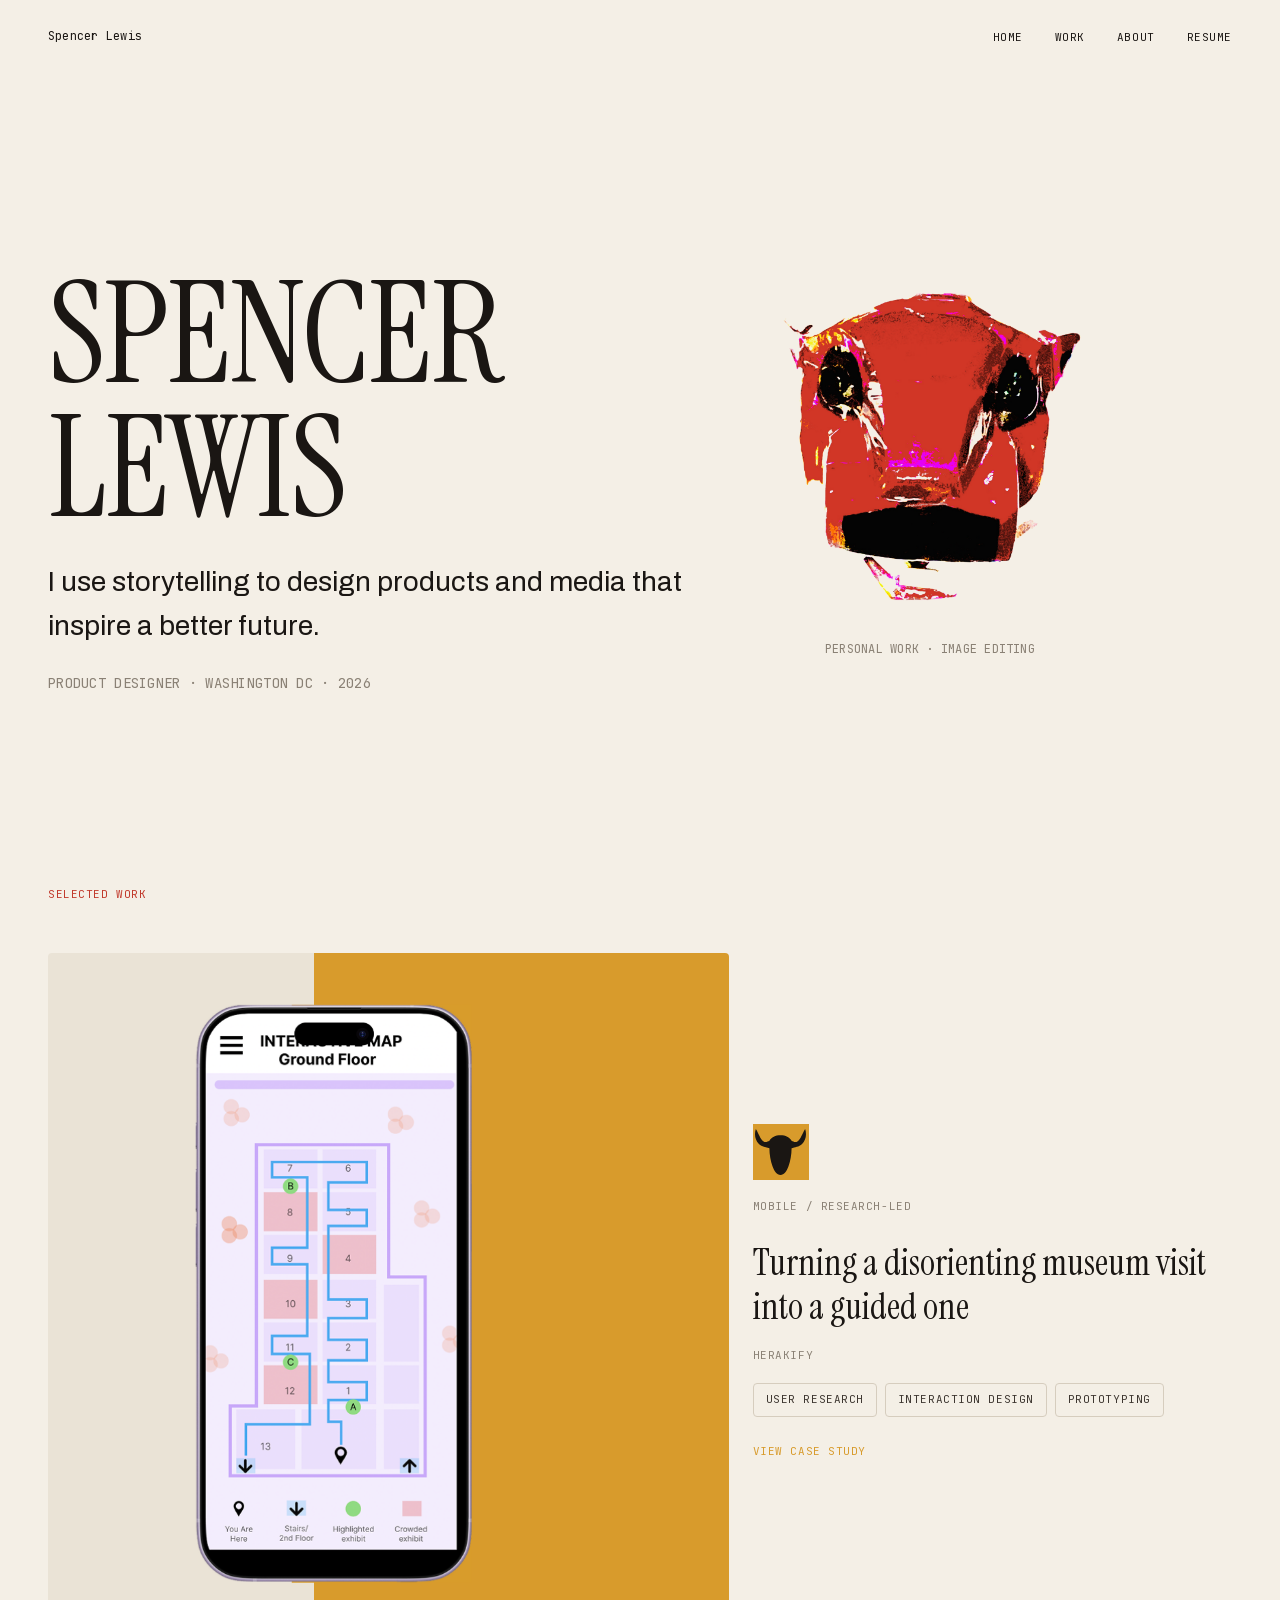
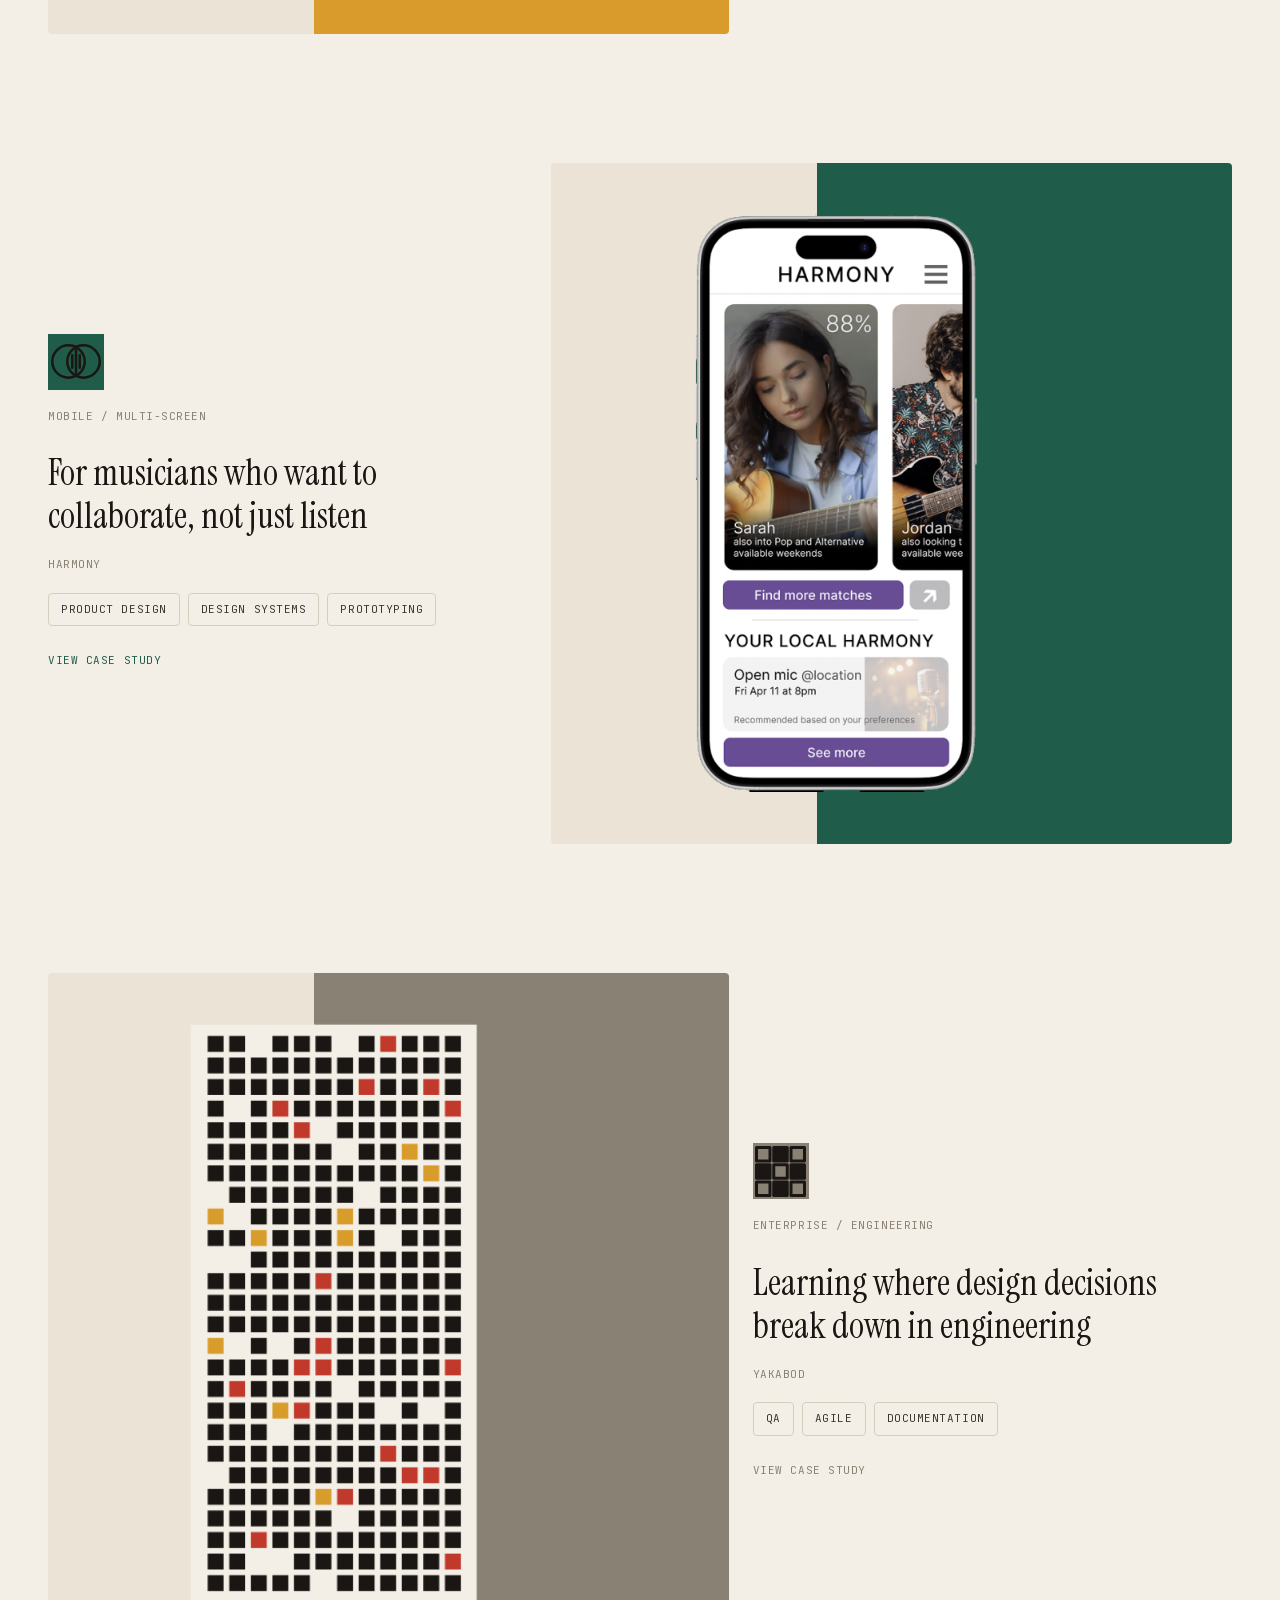
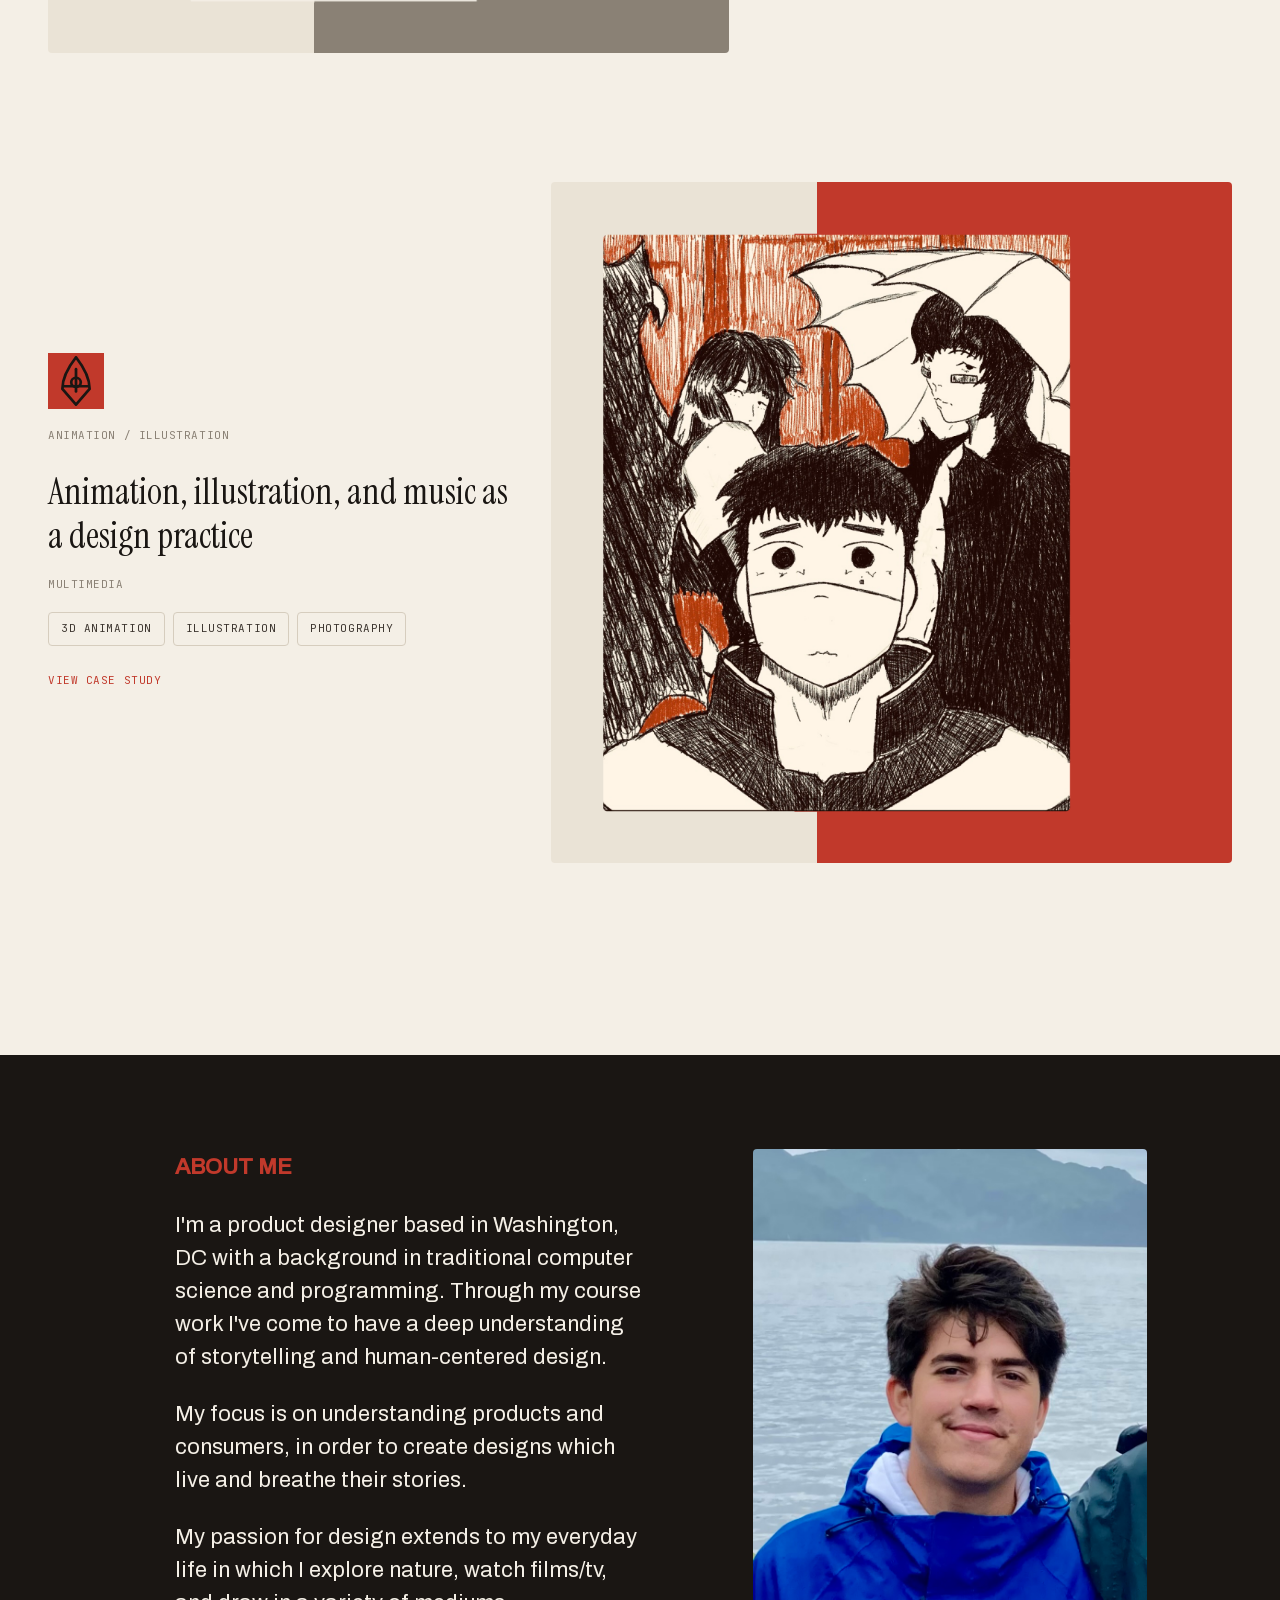
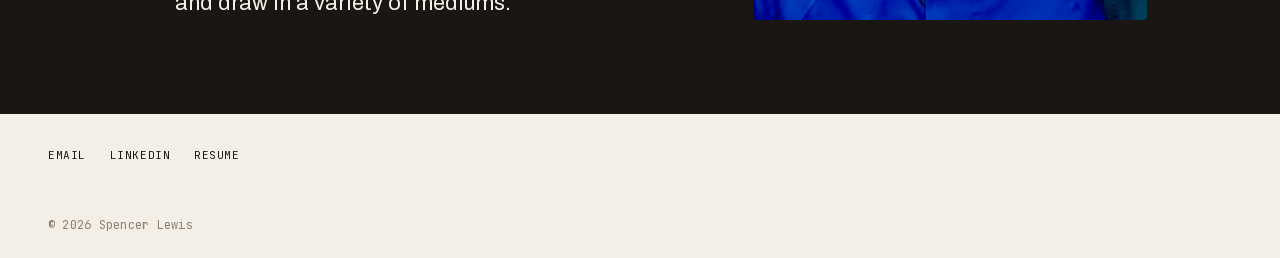
==== commit c3a5a9a5: "Cache-proof Harmony asset, fix case-study link, About redesign v3 1. HARMONY CORNER (cache-proof) as" ====
--- a/index.html
+++ b/index.html
@@ -47,7 +47,7 @@
       </div>
 
       <article class="project-band grid" style="--accent: var(--ochre)">
-        <a class="project-band__link" href="/herakify" aria-label="View Herakify case study: Turning a disorienting museum visit into a guided one">
+        <a class="project-band__link" href="herakify.html" aria-label="View Herakify case study: Turning a disorienting museum visit into a guided one">
           <div class="project-band__field two-tone-field">
             <img src="assets/herakify-map.png" alt="Herakify wayfinding map interface on a phone screen" width="808" height="1690" loading="lazy">
           </div>
@@ -71,7 +71,7 @@
       <article class="project-band project-band--reverse grid" style="--accent: var(--jade)">
         <a class="project-band__link" href="/harmony" aria-label="View Harmony case study: For musicians who want to collaborate, not just listen">
           <div class="project-band__field two-tone-field">
-            <img src="assets/harmony-match.png" alt="Harmony musician matching interface on a phone screen" width="706" height="1448" loading="lazy">
+            <img src="assets/harmony-match-2.png" alt="Harmony musician matching interface on a phone screen" width="706" height="1448" loading="lazy">
           </div>
           <div class="project-band__content">
             <div class="project-mark">
@@ -141,7 +141,7 @@
           <img src="assets/portrait.jpg" alt="Portrait of Spencer Lewis outdoors" width="856" height="998" loading="lazy">
         </div>
         <div class="about__content">
-          <h2 class="about__label label">About Me</h2>
+          <h2 class="about__label">About Me</h2>
           <p class="about__paragraph body">I'm a product designer based in Washington, DC with a background in traditional computer science and programming. Through my course work I've come to have a deep understanding of storytelling and human-centered design.</p>
           <p class="about__paragraph body">My focus is on understanding products and consumers, in order to create designs which live and breathe their stories.</p>
           <p class="about__paragraph body">My passion for design extends to my everyday life in which I explore nature, watch films/tv, and draw in a variety of mediums.</p>
--- a/styles.css
+++ b/styles.css
@@ -699,6 +699,8 @@
 
 .about__image {
   grid-column: 1 / -1;
+  display: flex;
+  justify-content: center;
 }
 
 .about__image img {
@@ -714,13 +716,18 @@
 }
 
 .about__label {
+  display: block;
+  font-family: "Archivo", sans-serif;
+  font-weight: 600;
+  font-size: 22px;
+  text-transform: uppercase;
   color: var(--vermillion);
 }
 
 .about__paragraph {
   margin-top: var(--space-m);
-  max-width: 800px; /* within the 760-820px target — see CLAUDE.md */
-  font-size: 21px; /* larger than .body's 16px — see CLAUDE.md intentional divergences */
+  line-height: 1.5;
+  font-size: 19px; /* matches ashleyto-reference.png proportions — see CLAUDE.md */
 }
 
 @media (min-width: 768px) {
@@ -740,12 +747,12 @@
   }
 
   .about__inner {
-    /* text hugs the left edge and widens into whatever's left; portrait is a
-       fixed-ish column hugging the right edge; 80px gap keeps them from
-       reading as a single merged block at this width */
-    grid-template-columns: minmax(0, 1fr) minmax(280px, 420px);
-    column-gap: 80px;
-    align-items: start;
+    /* measured off assets/ashleyto-reference.png: text starts 9% in and
+       runs 40% of the panel width; the remaining ~51% is the portrait's
+       zone, with the image contained/centred inside it rather than
+       full-bleed like the reference — see CLAUDE.md */
+    grid-template-columns: 9% 40% 1fr;
+    align-items: center;
   }
 
   .about__image,
@@ -754,17 +761,24 @@
   }
 
   .about__image {
+    grid-column: 3 / 4;
+    height: 100%;
+  }
+
+  .about__image img {
+    width: auto;
+    max-width: 70%;
+    height: auto;
+    max-height: 520px;
+  }
+
+  .about__content {
     grid-column: 2 / 3;
-  }
-
-  .about__content {
-    grid-column: 1 / 2;
     margin-top: 0;
-    max-width: 820px; /* cap so wider + bigger type doesn't overshoot comfortable line length */
   }
 
   .about__paragraph {
-    font-size: 27px;
+    font-size: 22px;
   }
 }
 
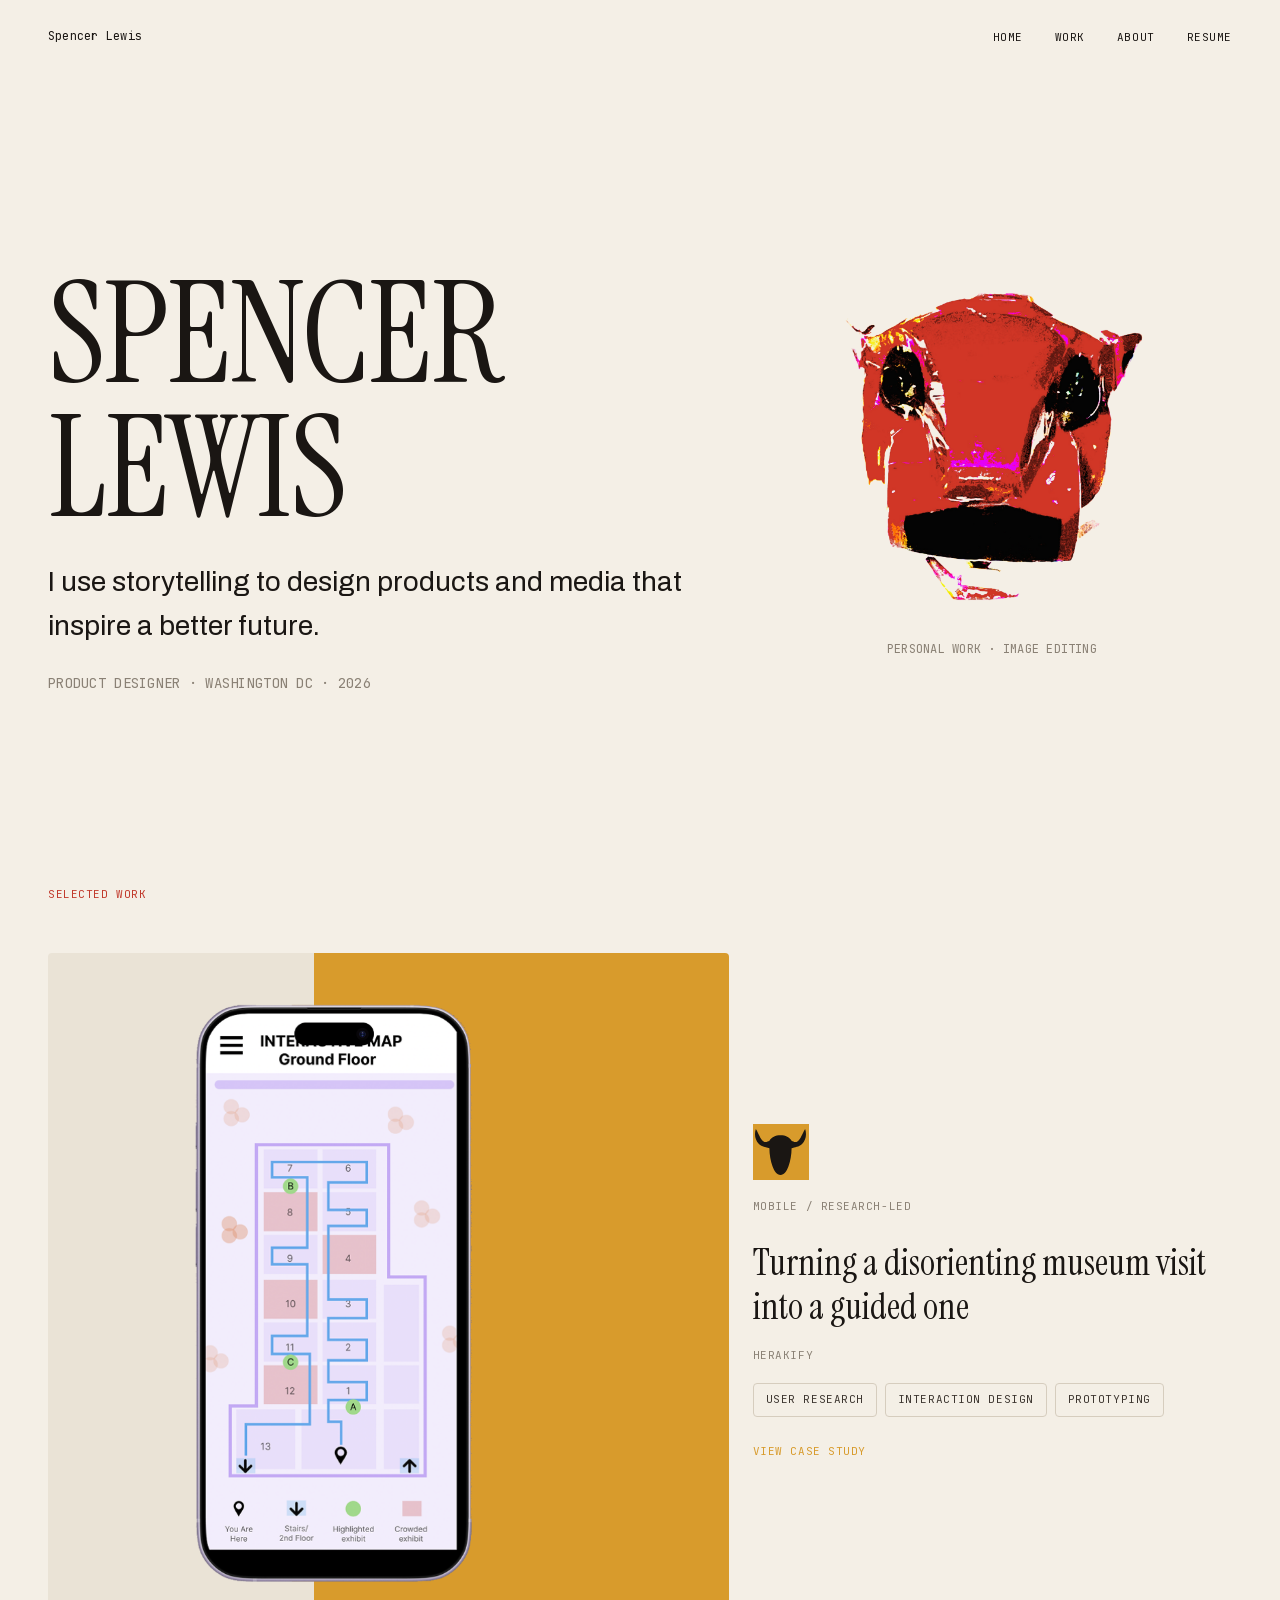
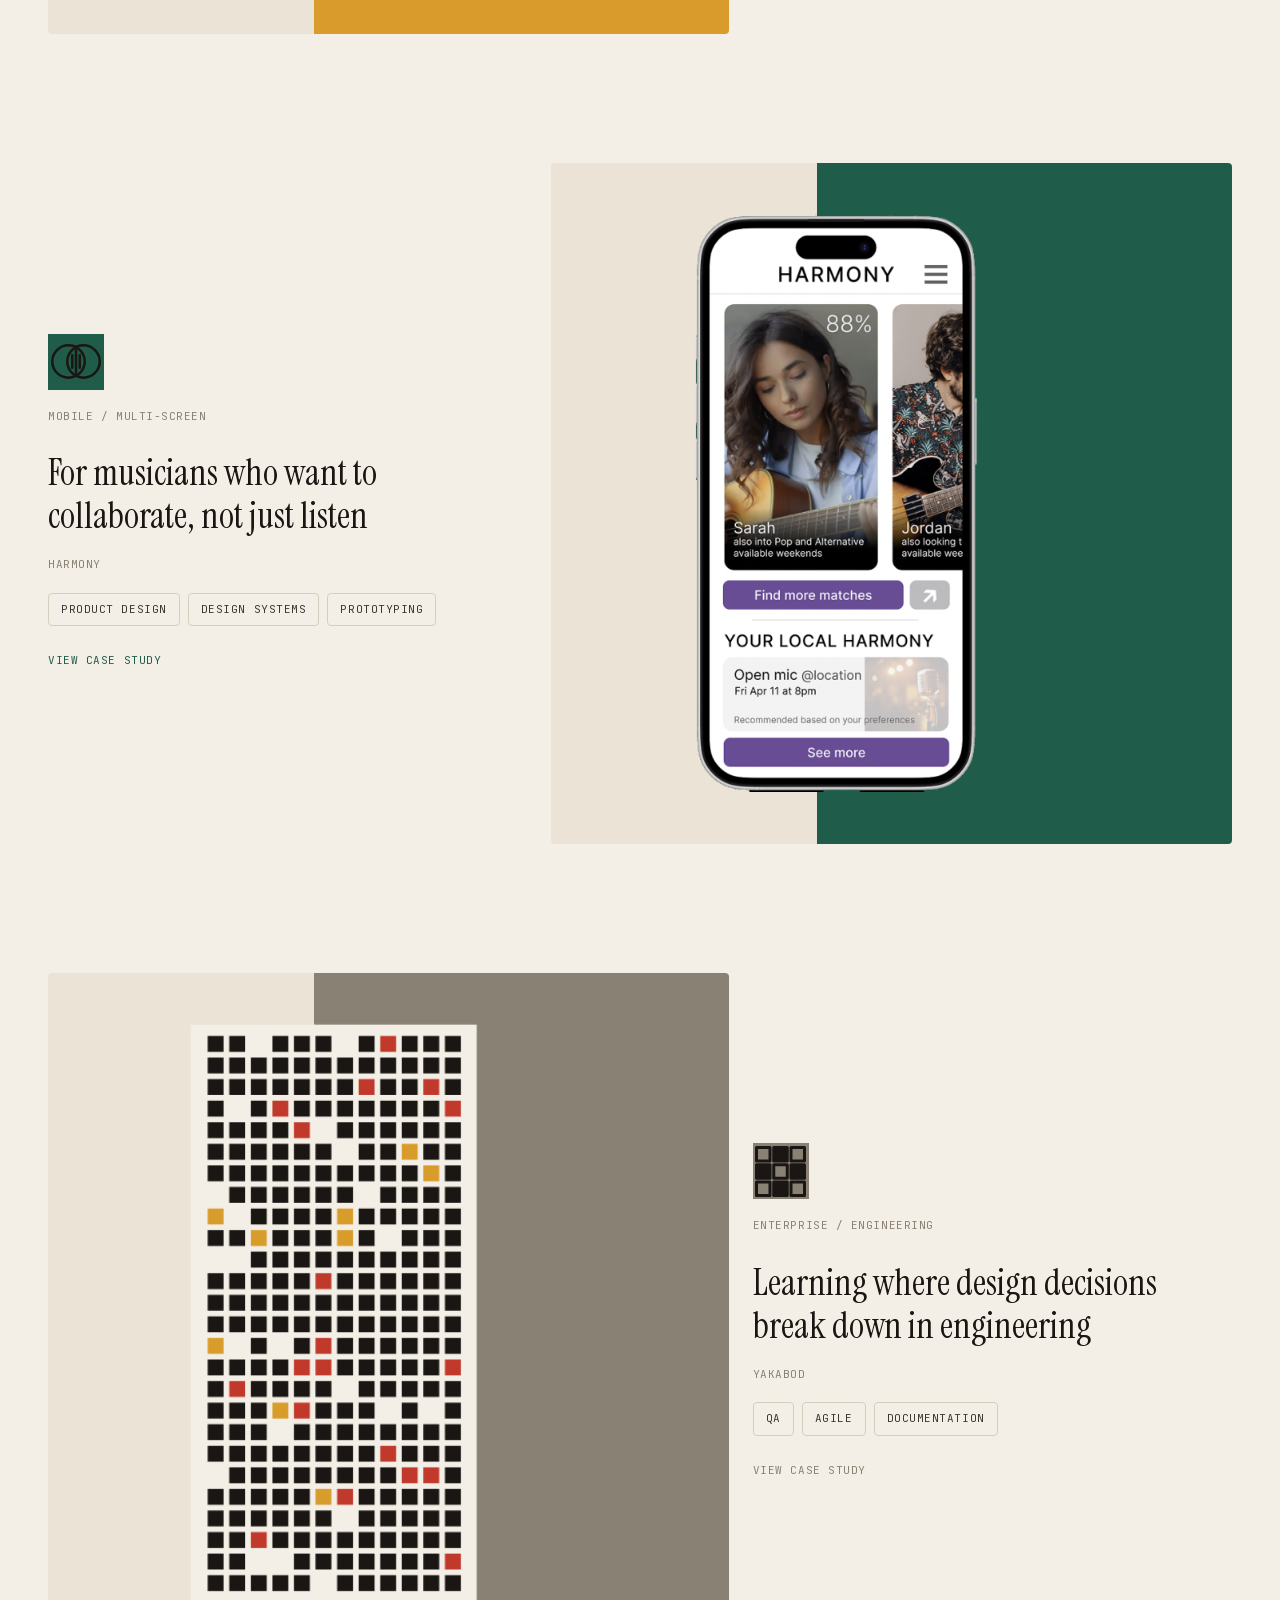
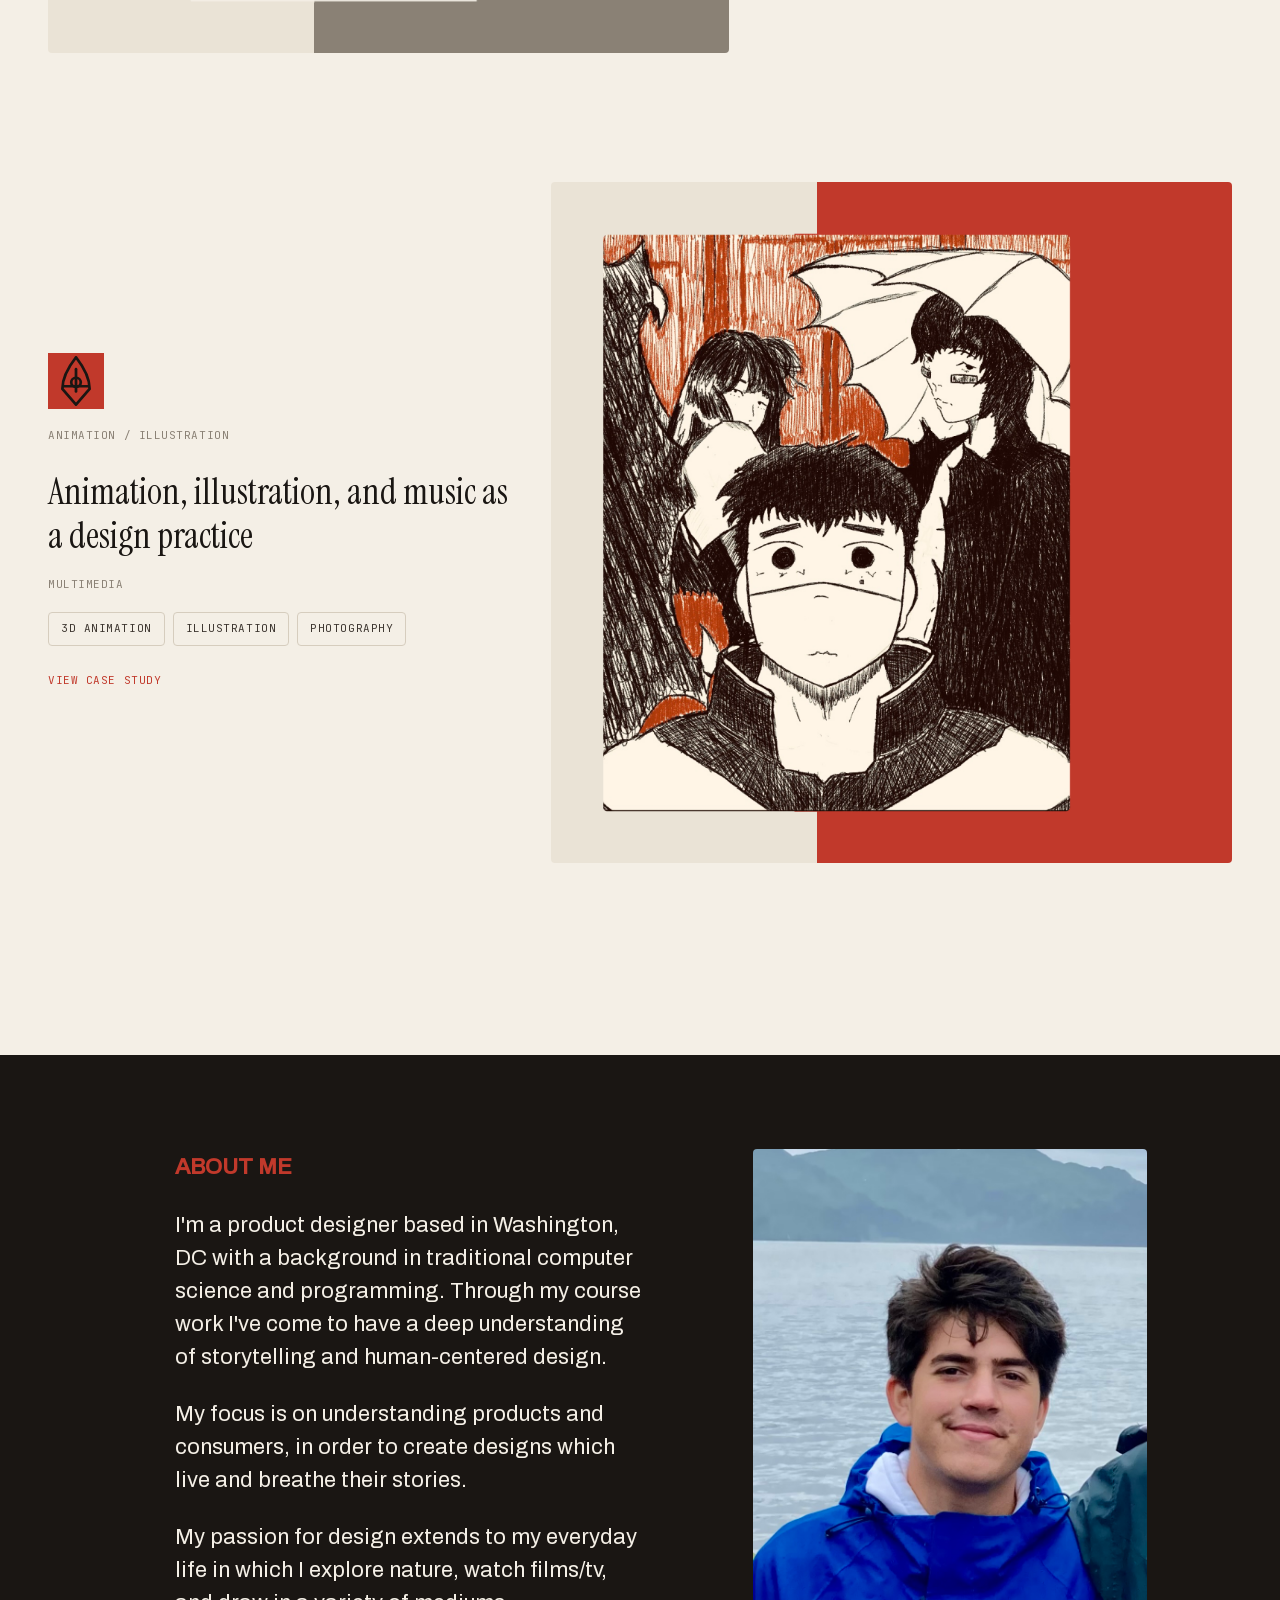
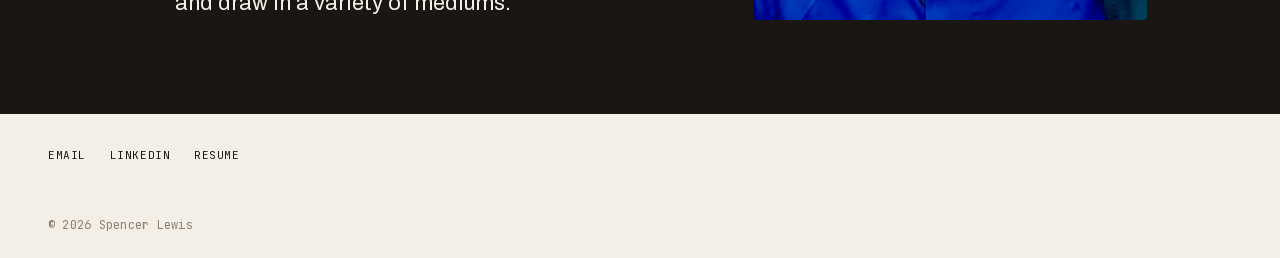
==== commit c780281b: "Jaguar centering, Herakify map cache-fix, mark reorder, Impact 2-col HOMEPAGE 1. Jaguar centering: ." ====
--- a/index.html
+++ b/index.html
@@ -49,7 +49,7 @@
       <article class="project-band grid" style="--accent: var(--ochre)">
         <a class="project-band__link" href="herakify.html" aria-label="View Herakify case study: Turning a disorienting museum visit into a guided one">
           <div class="project-band__field two-tone-field">
-            <img src="assets/herakify-map.png" alt="Herakify wayfinding map interface on a phone screen" width="808" height="1690" loading="lazy">
+            <img src="assets/herakify-map-2.png" alt="Herakify wayfinding map interface on a phone screen" width="808" height="1690" loading="lazy">
           </div>
           <div class="project-band__content">
             <div class="project-mark">
--- a/styles.css
+++ b/styles.css
@@ -457,9 +457,12 @@
   }
 
   .hero__image {
-    grid-column: 2 / 3;
+    /* spans the jaguar's own track plus the trailing 1fr spacer, then
+       centers within that combined space so it isn't hugging the left
+       edge of its 420px track with dead space to its right */
+    grid-column: 2 / -1;
     display: flex;
-    justify-content: flex-start;
+    justify-content: center;
   }
 
   .hero__image-inner {
@@ -857,9 +860,17 @@
   color: var(--muted);
 }
 
+/* mark sits above the eyebrow (back → mark → eyebrow → title), reading as
+   a project badge — intentional divergence from the Figma order, see
+   CLAUDE.md. Scoped to this context so the shared .project-mark component
+   itself stays untouched. */
+.case-intro__content .project-mark {
+  margin-top: var(--space-l);
+}
+
 .case-intro__category {
   color: var(--muted);
-  margin-top: var(--space-l);
+  margin-top: var(--space-m);
 }
 
 .case-intro__title {
@@ -1125,16 +1136,20 @@
   margin-top: var(--space-xs);
 }
 
+.impact__details {
+  grid-column: 1 / -1;
+  margin-top: var(--space-m);
+}
+
 .impact__body {
-  grid-column: 1 / -1;
-  margin-top: var(--space-m);
+  max-width: 640px;
 }
 
 .learned {
-  grid-column: 1 / -1;
   margin-top: var(--space-l);
   border-left: 3px solid var(--accent);
   padding-left: var(--space-m);
+  max-width: 640px;
 }
 
 .learned__label {
@@ -1161,6 +1176,19 @@
   }
 }
 
+@media (min-width: 1200px) {
+  .impact__details {
+    display: grid;
+    grid-template-columns: 1fr 1fr;
+    column-gap: var(--space-xl);
+    align-items: start;
+  }
+
+  .learned {
+    margin-top: 0;
+  }
+}
+
 /* ---------------------------------------------------------------- */
 /* Next project                                                      */
 /* ---------------------------------------------------------------- */
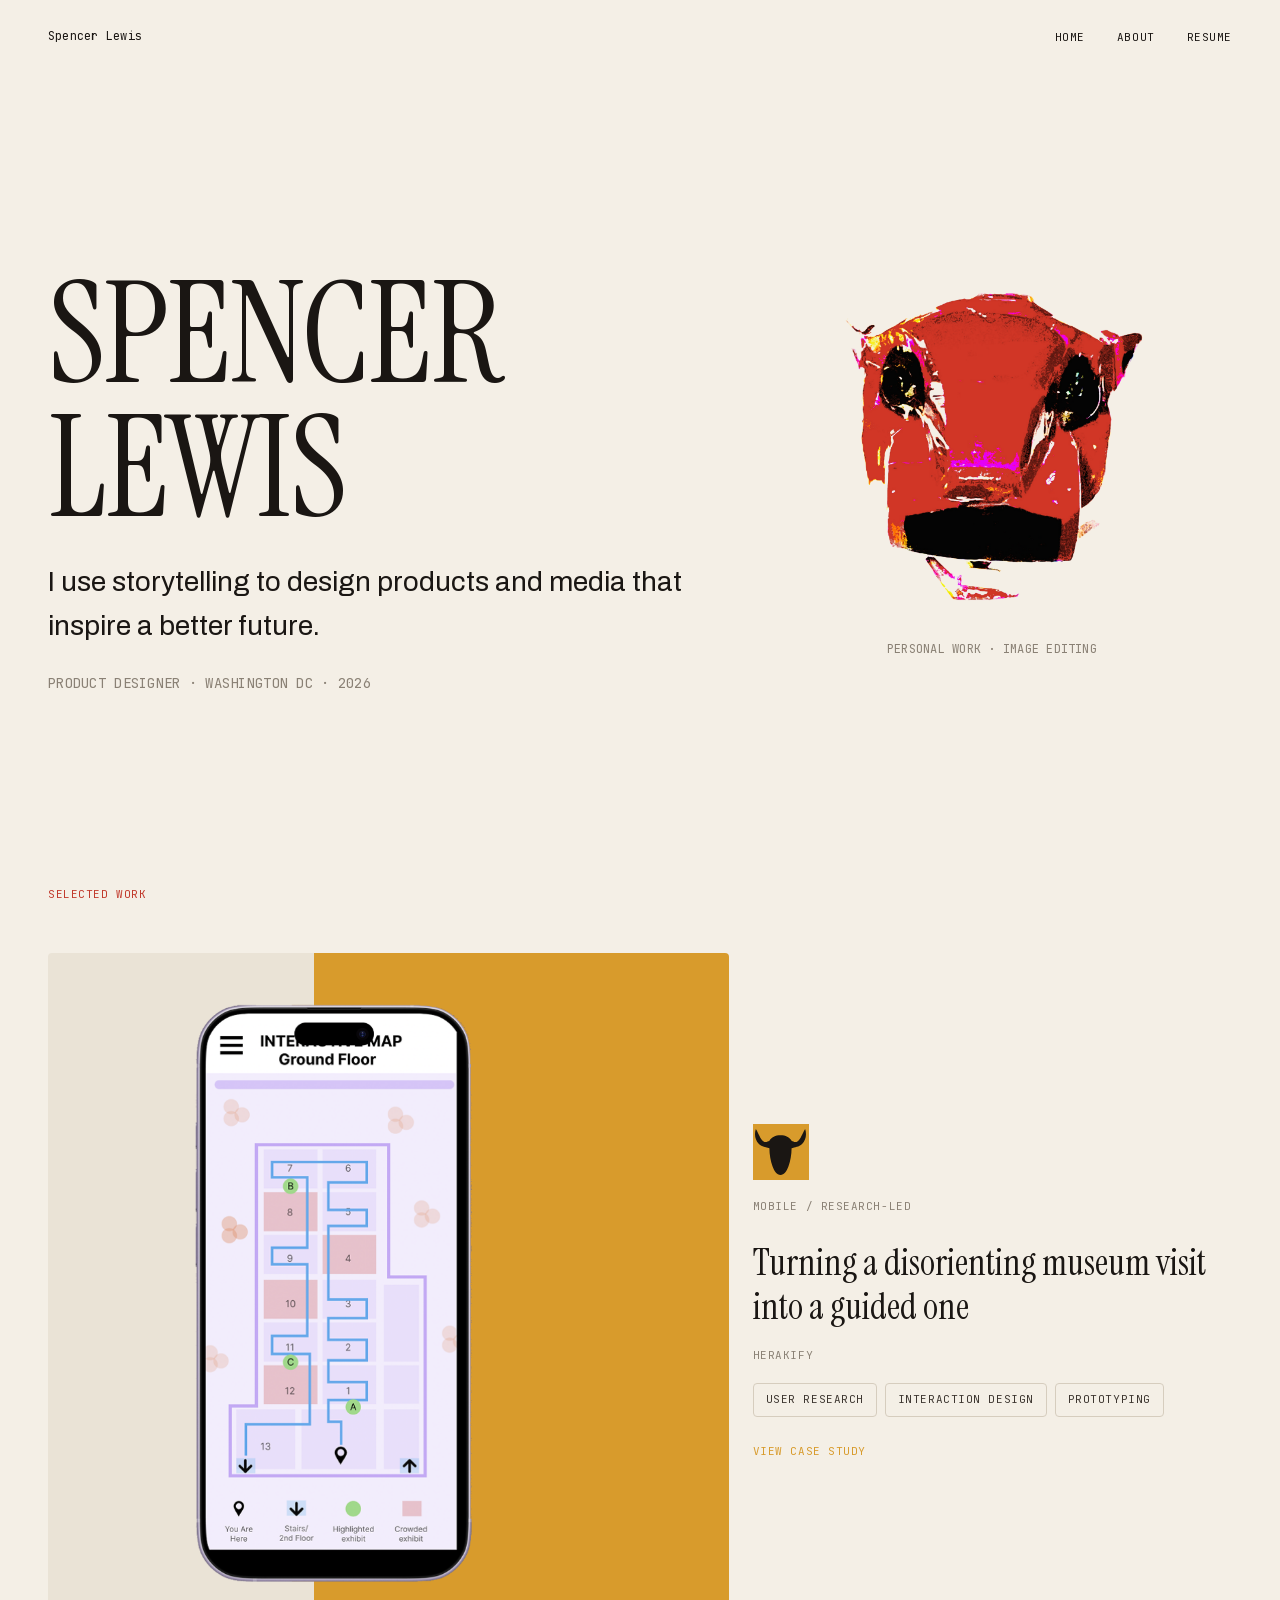
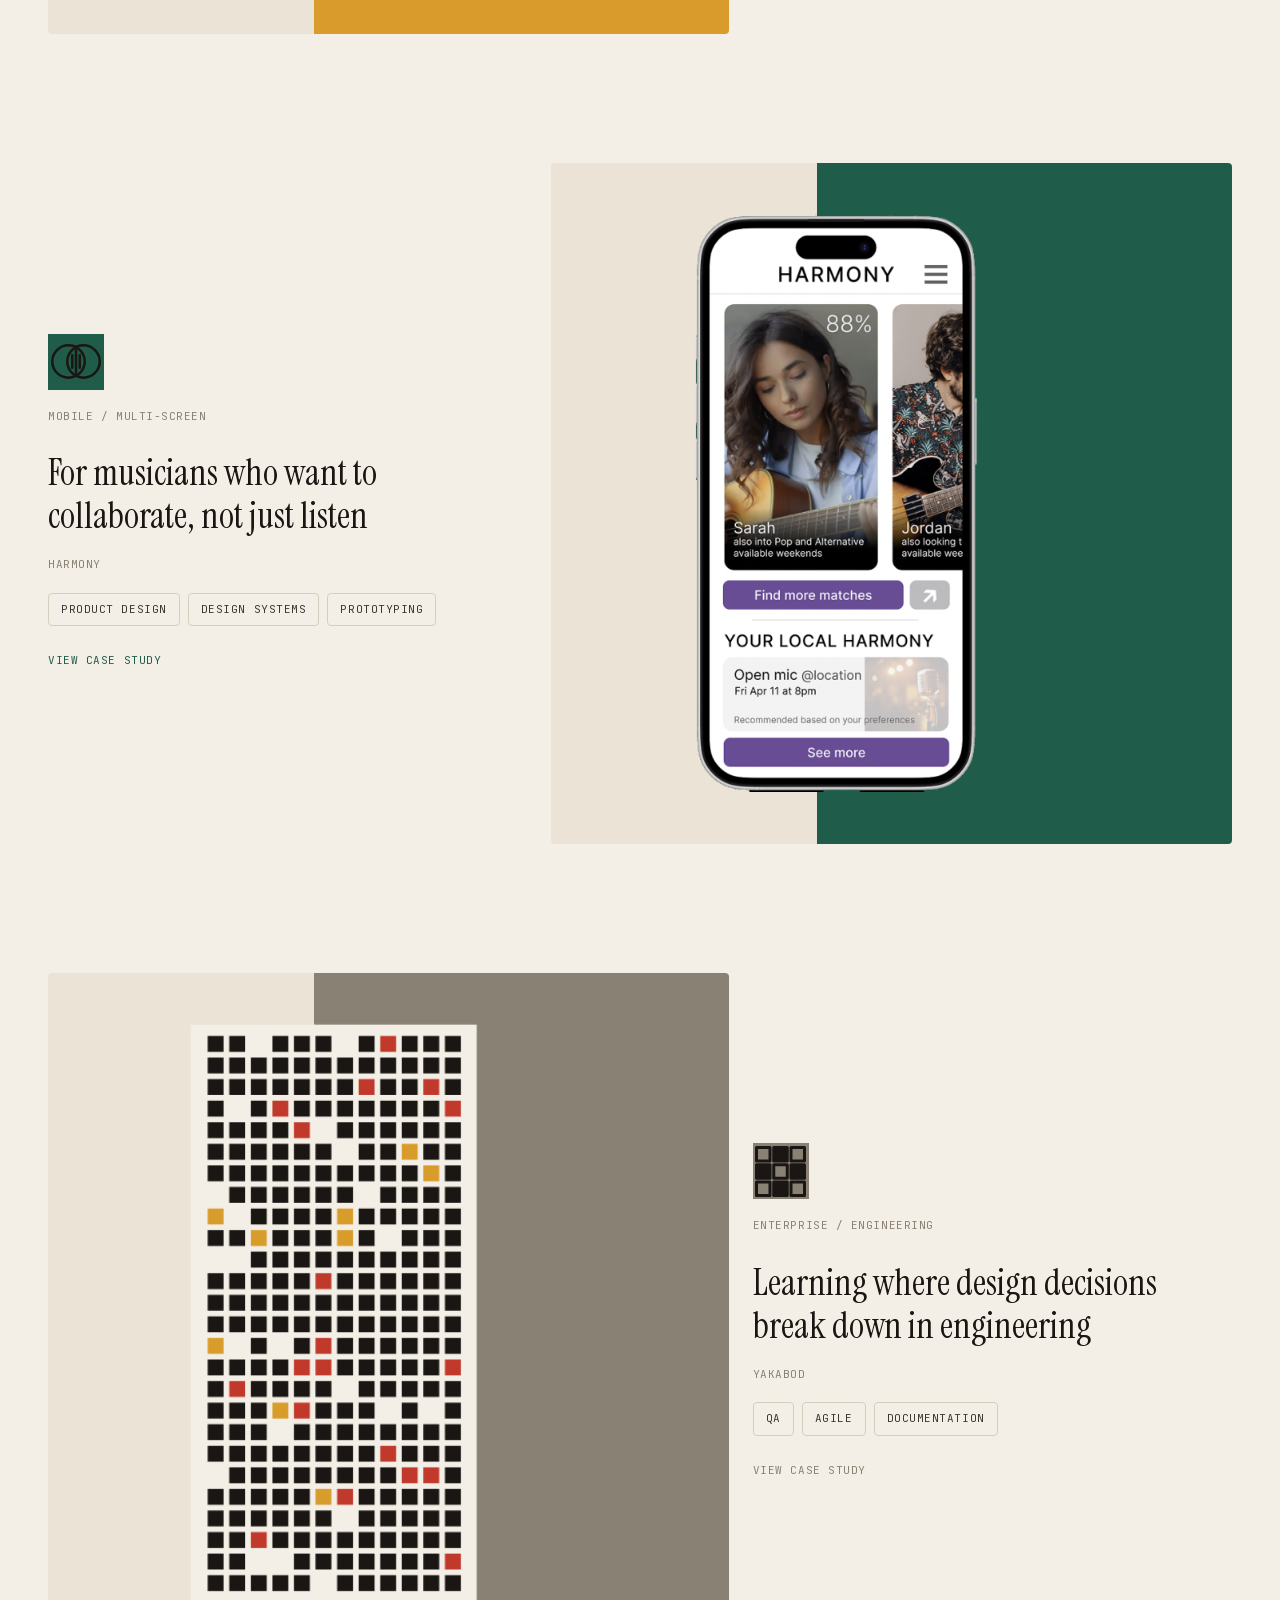
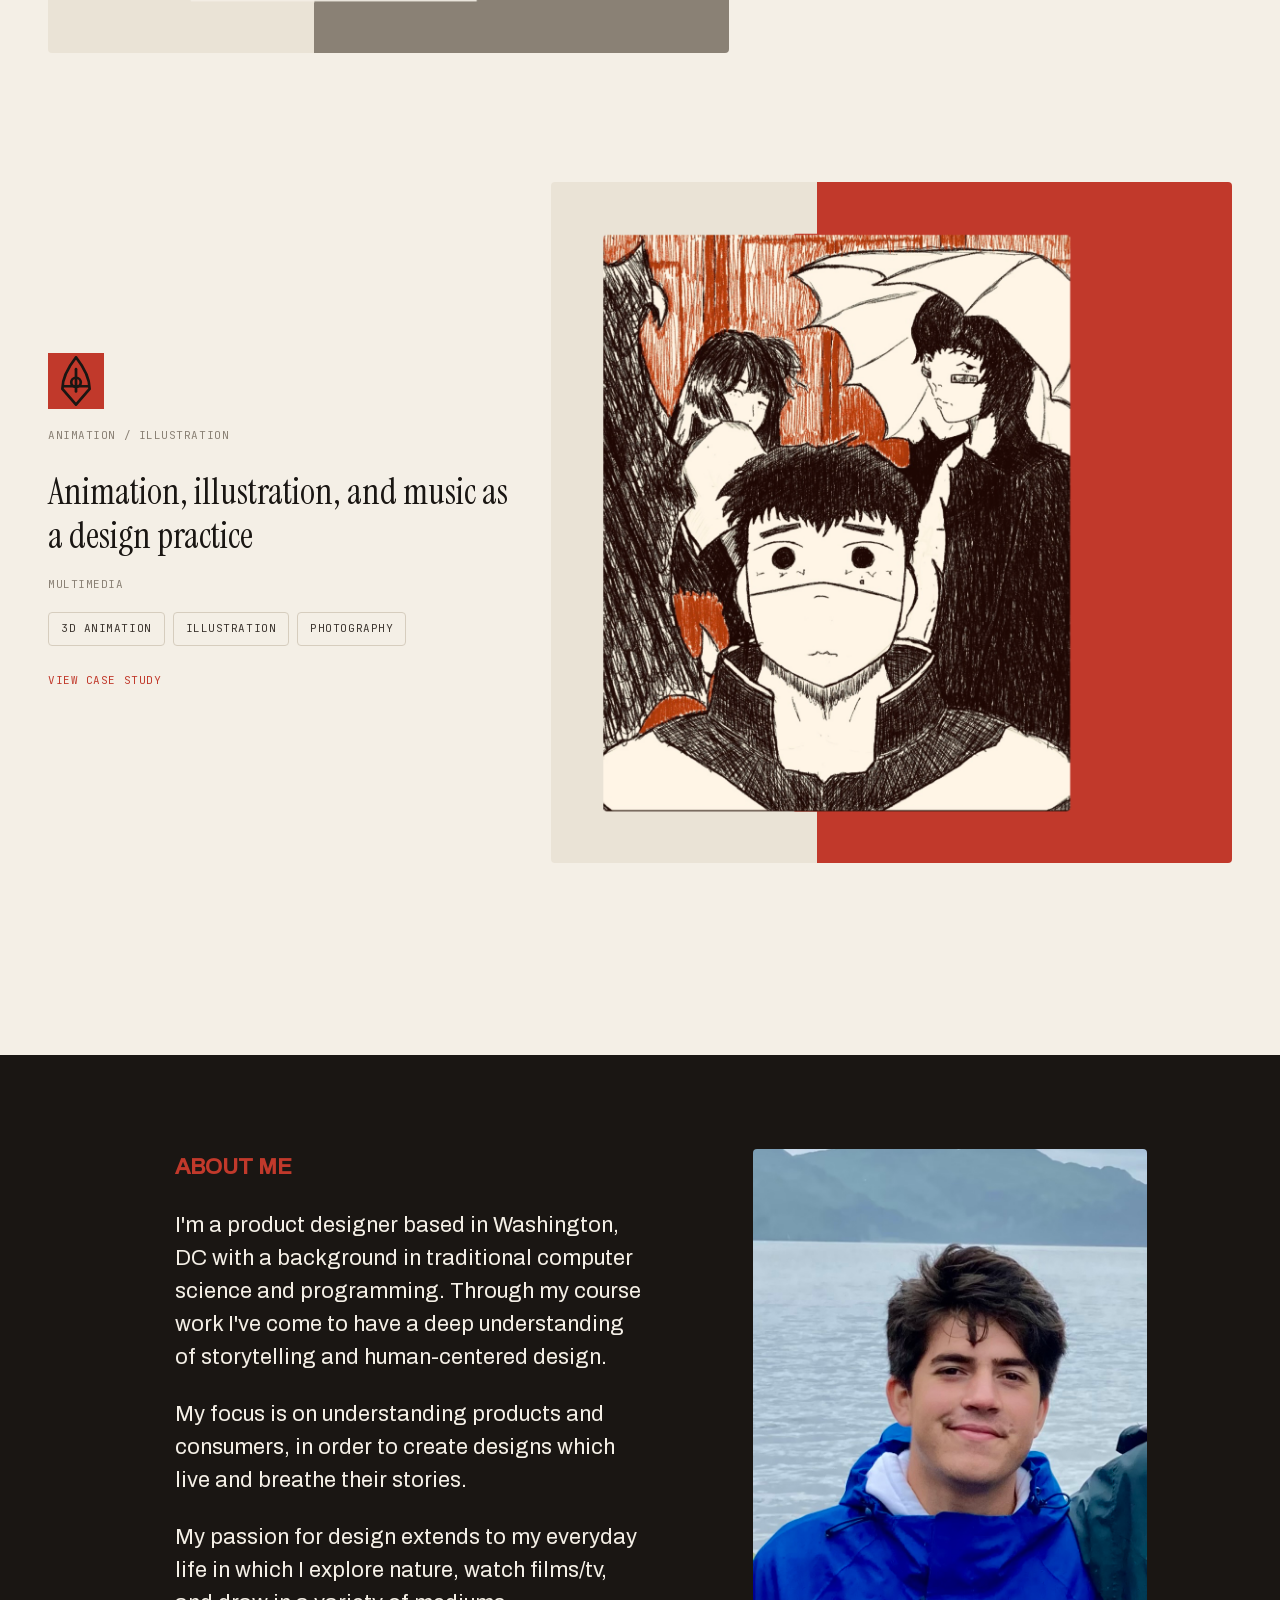
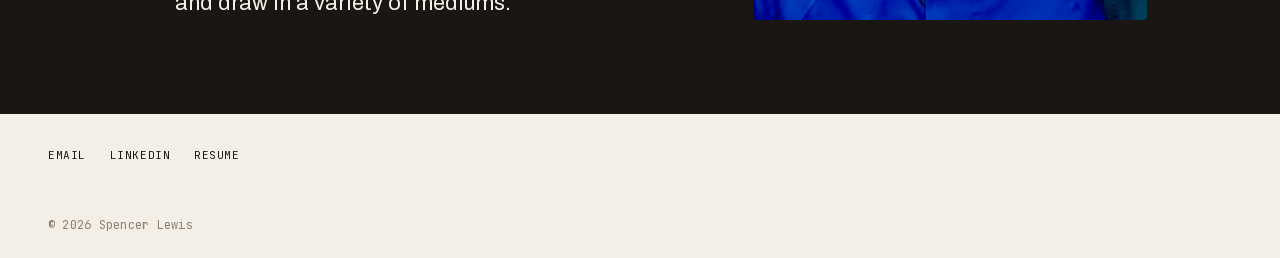
==== commit b342958d: "Konrad-review polish: relabel Solution section, scannability, closing block, Multimedia consistency," ====
--- a/index.html
+++ b/index.html
@@ -20,9 +20,8 @@
       </button>
       <ul class="nav__links" id="nav-menu">
         <li><a class="label" href="/">Home</a></li>
-        <li><a class="label" href="/#work">Work</a></li>
         <li><a class="label" href="/#about">About</a></li>
-        <li><a class="label" href="resume.pdf" target="_blank" rel="noopener">Resume</a></li>
+        <li><a class="label" href="spencer-lewis-design-resume.pdf" target="_blank" rel="noopener">Resume</a></li>
       </ul>
     </div>
   </nav>
@@ -69,7 +68,7 @@
       </article>
 
       <article class="project-band project-band--reverse grid" style="--accent: var(--jade)">
-        <a class="project-band__link" href="/harmony" aria-label="View Harmony case study: For musicians who want to collaborate, not just listen">
+        <a class="project-band__link" href="harmony.html" aria-label="View Harmony case study: For musicians who want to collaborate, not just listen">
           <div class="project-band__field two-tone-field">
             <img src="assets/harmony-match-2.png" alt="Harmony musician matching interface on a phone screen" width="706" height="1448" loading="lazy">
           </div>
@@ -91,7 +90,7 @@
       </article>
 
       <article class="project-band grid" style="--accent: var(--muted)">
-        <a class="project-band__link" href="/yakabod" aria-label="View Yakabod case study: Learning where design decisions break down in engineering">
+        <a class="project-band__link" href="yakabod.html" aria-label="View Yakabod case study: Learning where design decisions break down in engineering">
           <div class="project-band__field two-tone-field">
             <img src="assets/yak-hero.png" alt="Yakabod test coverage dashboard on a phone screen" width="598" height="1202" loading="lazy">
           </div>
@@ -113,7 +112,7 @@
       </article>
 
       <article class="project-band project-band--reverse grid" style="--accent: var(--vermillion)">
-        <a class="project-band__link" href="/multimedia" aria-label="View Multimedia gallery: Animation, illustration, and music as a design practice">
+        <a class="project-band__link" href="multimedia.html" aria-label="View Multimedia gallery: Animation, illustration, and music as a design practice">
           <div class="project-band__field two-tone-field">
             <img src="assets/multimedia-landingpage.png" alt="Ink illustration of three figures, one holding an umbrella" width="1939" height="2400" loading="lazy">
           </div>
@@ -154,7 +153,7 @@
         <ul class="footer__links">
           <li><a class="label" href="mailto:spencerhlewis2003@gmail.com">Email</a></li>
           <li><a class="label" href="https://linkedin.com/in/spencerhlewis" target="_blank" rel="noopener">LinkedIn</a></li>
-          <li><a class="label" href="resume.pdf" target="_blank" rel="noopener">Resume</a></li>
+          <li><a class="label" href="spencer-lewis-design-resume.pdf" target="_blank" rel="noopener">Resume</a></li>
         </ul>
         <p class="footer__copyright meta">© 2026 Spencer Lewis</p>
       </div>
--- a/styles.css
+++ b/styles.css
@@ -524,6 +524,13 @@
   transition: transform 300ms ease-out;
 }
 
+/* Self-contained bone-panel graphics (not a phone mockup meant to
+   straddle the two-tone split) should sit truly centred instead of at
+   the 42% straddle point — see CLAUDE.md, yak-challenge-2.png. */
+.two-tone-field--centered img {
+  left: 50%;
+}
+
 /* ---------------------------------------------------------------- */
 /* Project mark                                                      */
 /* ---------------------------------------------------------------- */
@@ -819,6 +826,17 @@
 /* project-specific selectors below; content differs only via markup.  */
 /* ================================================================== */
 
+/* Case-study body copy reads slightly larger than the sitewide 17px
+   `.body` default (still capped by `.reading-column`'s 640px) — bumped
+   for the Konrad-review scannability pass. Scoped to `.case-study` so
+   the homepage/About/Multimedia body text, which also uses `.body`,
+   is unaffected. */
+@media (min-width: 768px) {
+  .case-study .body {
+    font-size: 18px;
+  }
+}
+
 /* ---------------------------------------------------------------- */
 /* Scroll reveal (build-spec §4)                                     */
 /* ---------------------------------------------------------------- */
@@ -922,14 +940,12 @@
 .details-strip {
   grid-template-columns: 1fr;
   gap: 0;
-  border-top: 1px solid var(--border);
-  border-left: 1px solid var(--border);
-  margin-top: var(--space-l);
+  margin: var(--space-l) 0 0 1px;
 }
 
 .details-strip__cell {
-  border-right: 1px solid var(--border);
-  border-bottom: 1px solid var(--border);
+  border: 1px solid var(--border);
+  margin: -1px 0 0 -1px;
   padding: var(--space-m);
 }
 
@@ -991,6 +1007,10 @@
 .content-section__field {
   grid-column: 1 / -1;
   margin-top: var(--space-l);
+}
+
+.content-section__text--research {
+  margin-top: var(--space-xl);
 }
 
 .chip-list {
@@ -1007,10 +1027,17 @@
 
   .content-section__text {
     grid-column: 1 / 8;
+    grid-row: 1;
+  }
+
+  .content-section__text--research {
+    grid-row: 2;
+    margin-top: var(--space-l);
   }
 
   .content-section__field {
     grid-column: 8 / 13;
+    grid-row: 1 / span 2;
     margin-top: 0;
   }
 }
@@ -1022,6 +1049,34 @@
 .feature-bands {
   background: var(--accent);
   margin-top: var(--space-xl);
+}
+
+.feature-bands__intro {
+  width: 100%;
+  max-width: 1680px;
+  margin-inline: auto;
+  padding-inline: 24px;
+  padding-top: var(--space-xl);
+  padding-bottom: var(--space-l);
+}
+
+.feature-bands__intro .section-marker {
+  color: var(--bone);
+}
+
+.feature-bands__intro .section-marker__num {
+  color: var(--ink);
+}
+
+.feature-bands__heading {
+  color: var(--bone);
+  margin-top: var(--space-xs);
+}
+
+/* the first band's own top padding is redundant once the intro block
+   above it has already provided the section's opening space */
+.feature-bands__intro + .feature-band {
+  padding-top: 0;
 }
 
 .feature-band {
@@ -1066,6 +1121,10 @@
     gap: 20px;
     padding-inline: 48px;
   }
+
+  .feature-bands__intro {
+    padding-inline: 48px;
+  }
 }
 
 @media (min-width: 1200px) {
@@ -1075,6 +1134,10 @@
     padding-inline: clamp(24px, 4vw, 48px);
   }
 
+  .feature-bands__intro {
+    padding-inline: clamp(24px, 4vw, 48px);
+  }
+
   .feature-band__media,
   .feature-band__text {
     grid-row: 1;
@@ -1095,6 +1158,7 @@
 
   .feature-band--reverse .feature-band__text {
     grid-column: 1 / 7;
+    padding-left: var(--space-xl);
   }
 }
 
@@ -1136,20 +1200,23 @@
   margin-top: var(--space-xs);
 }
 
-.impact__details {
-  grid-column: 1 / -1;
-  margin-top: var(--space-m);
-}
-
 .impact__body {
+  grid-column: 1 / -1;
   max-width: 640px;
-}
-
+  margin-top: var(--space-m);
+}
+
+/* Closing block — the conclusion of the case study, so it's promoted to
+   a full-width, centred statement rather than a sidebar footnote. See
+   CLAUDE.md ("What I Learned" placement) for the template-level change. */
 .learned {
-  margin-top: var(--space-l);
-  border-left: 3px solid var(--accent);
-  padding-left: var(--space-m);
+  grid-column: 1 / -1;
   max-width: 640px;
+  margin-inline: auto;
+  margin-top: var(--space-2xl);
+  padding-top: var(--space-l);
+  border-top: 1px solid var(--accent);
+  text-align: center;
 }
 
 .learned__label {
@@ -1158,7 +1225,6 @@
 
 .learned__body {
   margin-top: var(--space-xs);
-  font-size: 17px;
 }
 
 @media (min-width: 768px) {
@@ -1176,19 +1242,6 @@
   }
 }
 
-@media (min-width: 1200px) {
-  .impact__details {
-    display: grid;
-    grid-template-columns: 1fr 1fr;
-    column-gap: var(--space-xl);
-    align-items: start;
-  }
-
-  .learned {
-    margin-top: 0;
-  }
-}
-
 /* ---------------------------------------------------------------- */
 /* Next project                                                      */
 /* ---------------------------------------------------------------- */
@@ -1232,3 +1285,202 @@
   display: inline-block;
   width: fit-content;
 }
+
+/* ---------------------------------------------------------------- */
+/* Multimedia gallery — distinct page structure (accent: vermillion) */
+/* ---------------------------------------------------------------- */
+
+.gallery-intro {
+  padding-block: 196px var(--space-l);
+  row-gap: 0;
+}
+
+.gallery-intro__back {
+  grid-column: 1 / -1;
+  color: var(--muted);
+}
+
+.gallery-intro__category {
+  grid-column: 1 / -1;
+  color: var(--muted);
+  margin-top: var(--space-m);
+}
+
+.gallery-intro .project-mark {
+  grid-column: 1 / -1;
+  margin-top: var(--space-l);
+}
+
+.gallery-intro__title {
+  grid-column: 1 / -1;
+  color: var(--ink);
+  margin-top: var(--space-s);
+}
+
+.gallery-intro__description {
+  grid-column: 1 / -1;
+  margin-top: var(--space-m);
+}
+
+.details-strip--3 {
+  margin-top: var(--space-l);
+}
+
+@media (min-width: 1200px) {
+  .details-strip--3 {
+    grid-template-columns: repeat(3, 1fr);
+  }
+}
+
+.gallery-label {
+  grid-column: 1 / -1;
+  color: var(--accent);
+}
+
+/* Motion */
+
+.motion {
+  padding-block: var(--space-xl) 0;
+}
+
+.motion__media {
+  grid-column: 1 / -1;
+  margin-top: var(--space-m);
+  aspect-ratio: 16 / 9;
+  overflow: hidden;
+  border-radius: var(--radius-sm);
+  /* multimedia-animation.png is native 882x494 — capping here keeps it at
+     or under 1x so it doesn't upscale/soften; see CLAUDE.md. A higher-res
+     export would be needed to safely go wider or support retina. */
+  max-width: 882px;
+  margin-inline: auto;
+}
+
+.motion__media img {
+  width: 100%;
+  height: 100%;
+  object-fit: cover;
+  display: block;
+}
+
+.motion__caption {
+  grid-column: 1 / -1;
+  margin-top: var(--space-m);
+}
+
+.motion__title {
+  color: var(--ink);
+}
+
+.motion__meta {
+  color: var(--muted);
+  margin-top: var(--space-2xs);
+}
+
+.motion__description {
+  grid-column: 1 / -1;
+  margin-top: var(--space-s);
+  color: var(--ink-soft);
+}
+
+/* Visual systems triptych */
+
+.visual-systems {
+  padding-block: var(--space-xl) 0;
+}
+
+.triptych {
+  grid-column: 1 / -1;
+  margin-top: var(--space-m);
+  display: grid;
+  grid-template-columns: 1fr;
+  gap: var(--space-l);
+}
+
+.triptych__item {
+  min-width: 0;
+}
+
+.triptych__item img {
+  display: block;
+  width: 100%;
+  height: auto;
+  border: 1px solid var(--border);
+  border-radius: var(--radius-sm);
+}
+
+.triptych__title {
+  margin-top: var(--space-s);
+  color: var(--ink);
+}
+
+.triptych__meta {
+  margin-top: var(--space-2xs);
+  color: var(--muted);
+}
+
+.visual-systems__description {
+  grid-column: 1 / -1;
+  margin-top: var(--space-m);
+  color: var(--ink-soft);
+}
+
+@media (min-width: 768px) {
+  .triptych {
+    grid-template-columns: repeat(3, 1fr);
+  }
+}
+
+/* Illustration & photography */
+
+.illustration-photo {
+  padding-block: var(--space-xl) var(--space-2xl);
+}
+
+.duo {
+  grid-column: 1 / -1;
+  margin-top: var(--space-m);
+  display: grid;
+  grid-template-columns: 1fr;
+  gap: var(--space-2xl);
+}
+
+.duo__item {
+  min-width: 0;
+}
+
+.duo__item img {
+  display: block;
+  width: 100%;
+  height: auto;
+  border-radius: var(--radius-sm);
+}
+
+.duo__item figcaption {
+  margin-top: var(--space-m);
+}
+
+.duo__title {
+  color: var(--ink);
+}
+
+.duo__meta {
+  color: var(--muted);
+  margin-top: var(--space-2xs);
+}
+
+.duo__description {
+  color: var(--ink-soft);
+  margin-top: var(--space-s);
+}
+
+@media (min-width: 900px) {
+  .duo {
+    grid-template-columns: 3fr 2fr;
+    gap: var(--space-l);
+  }
+
+  .duo__item--offset {
+    margin-top: 64px;
+  }
+}
